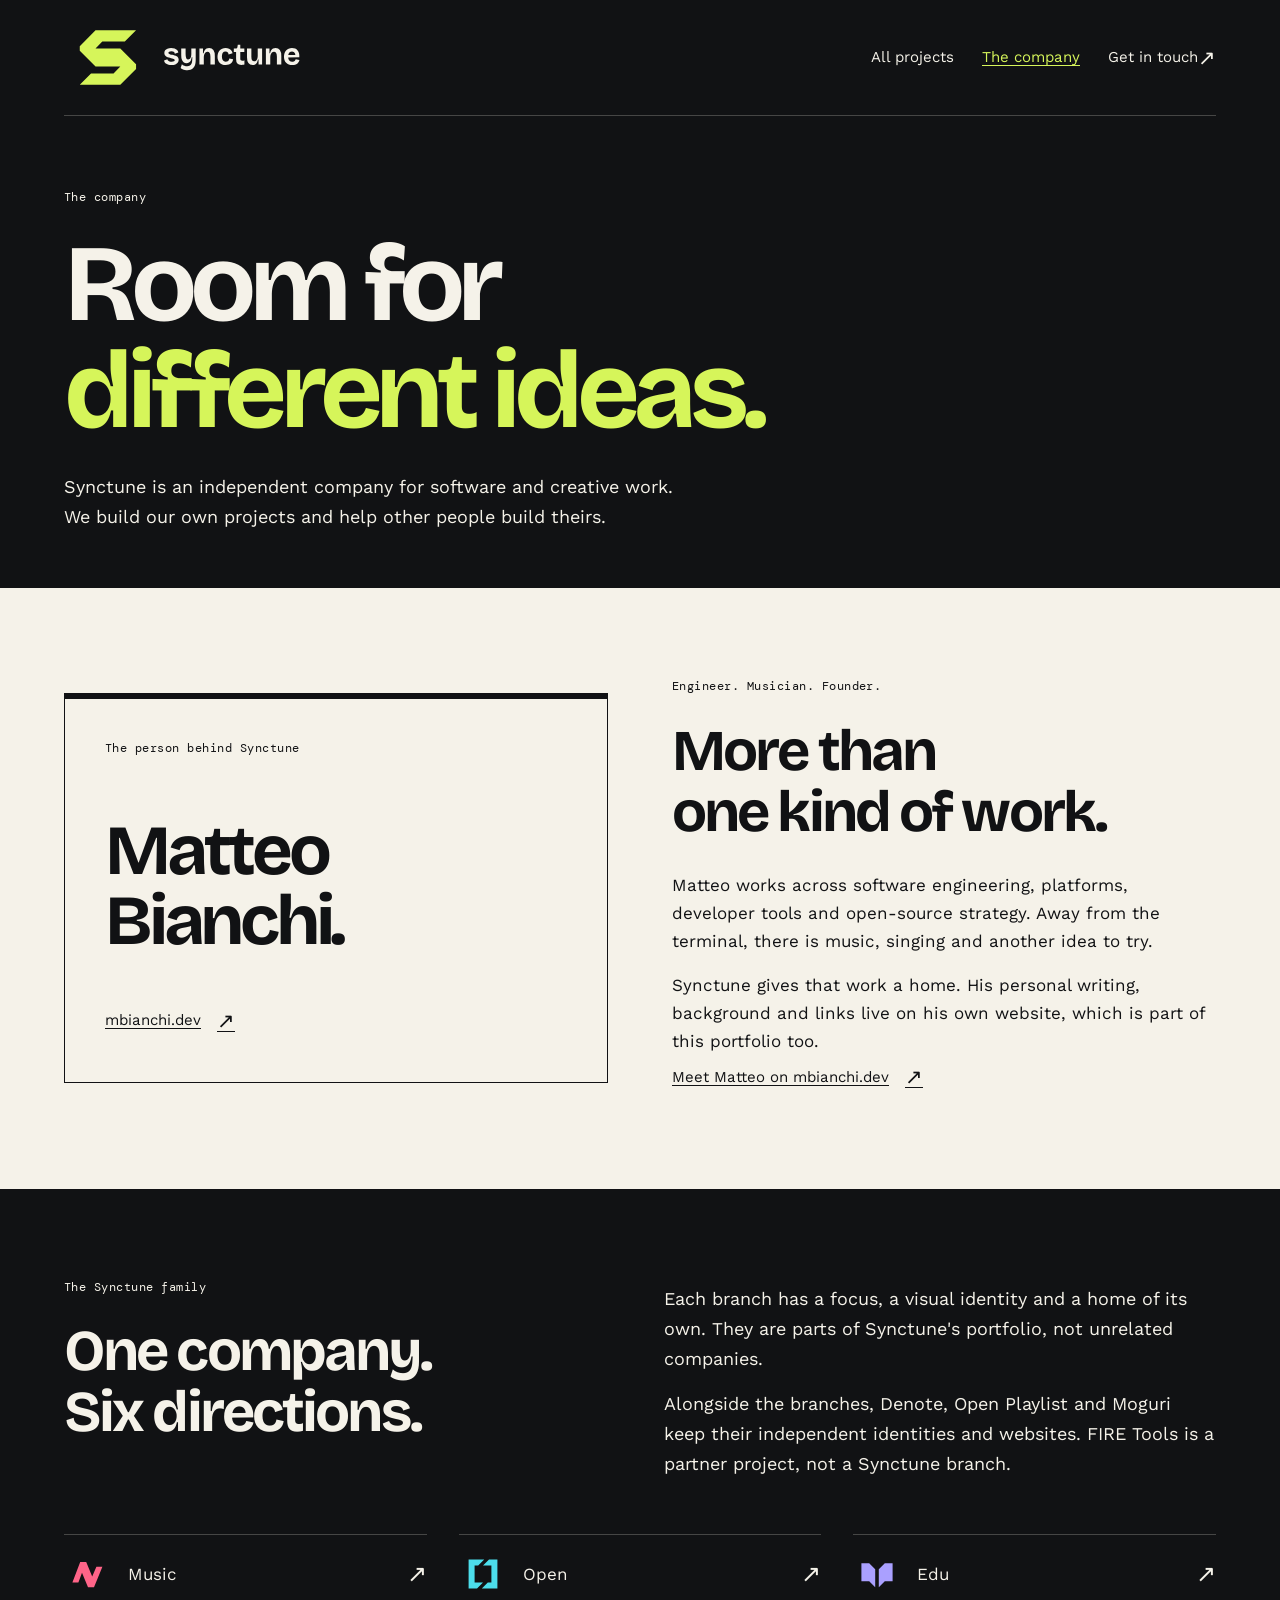
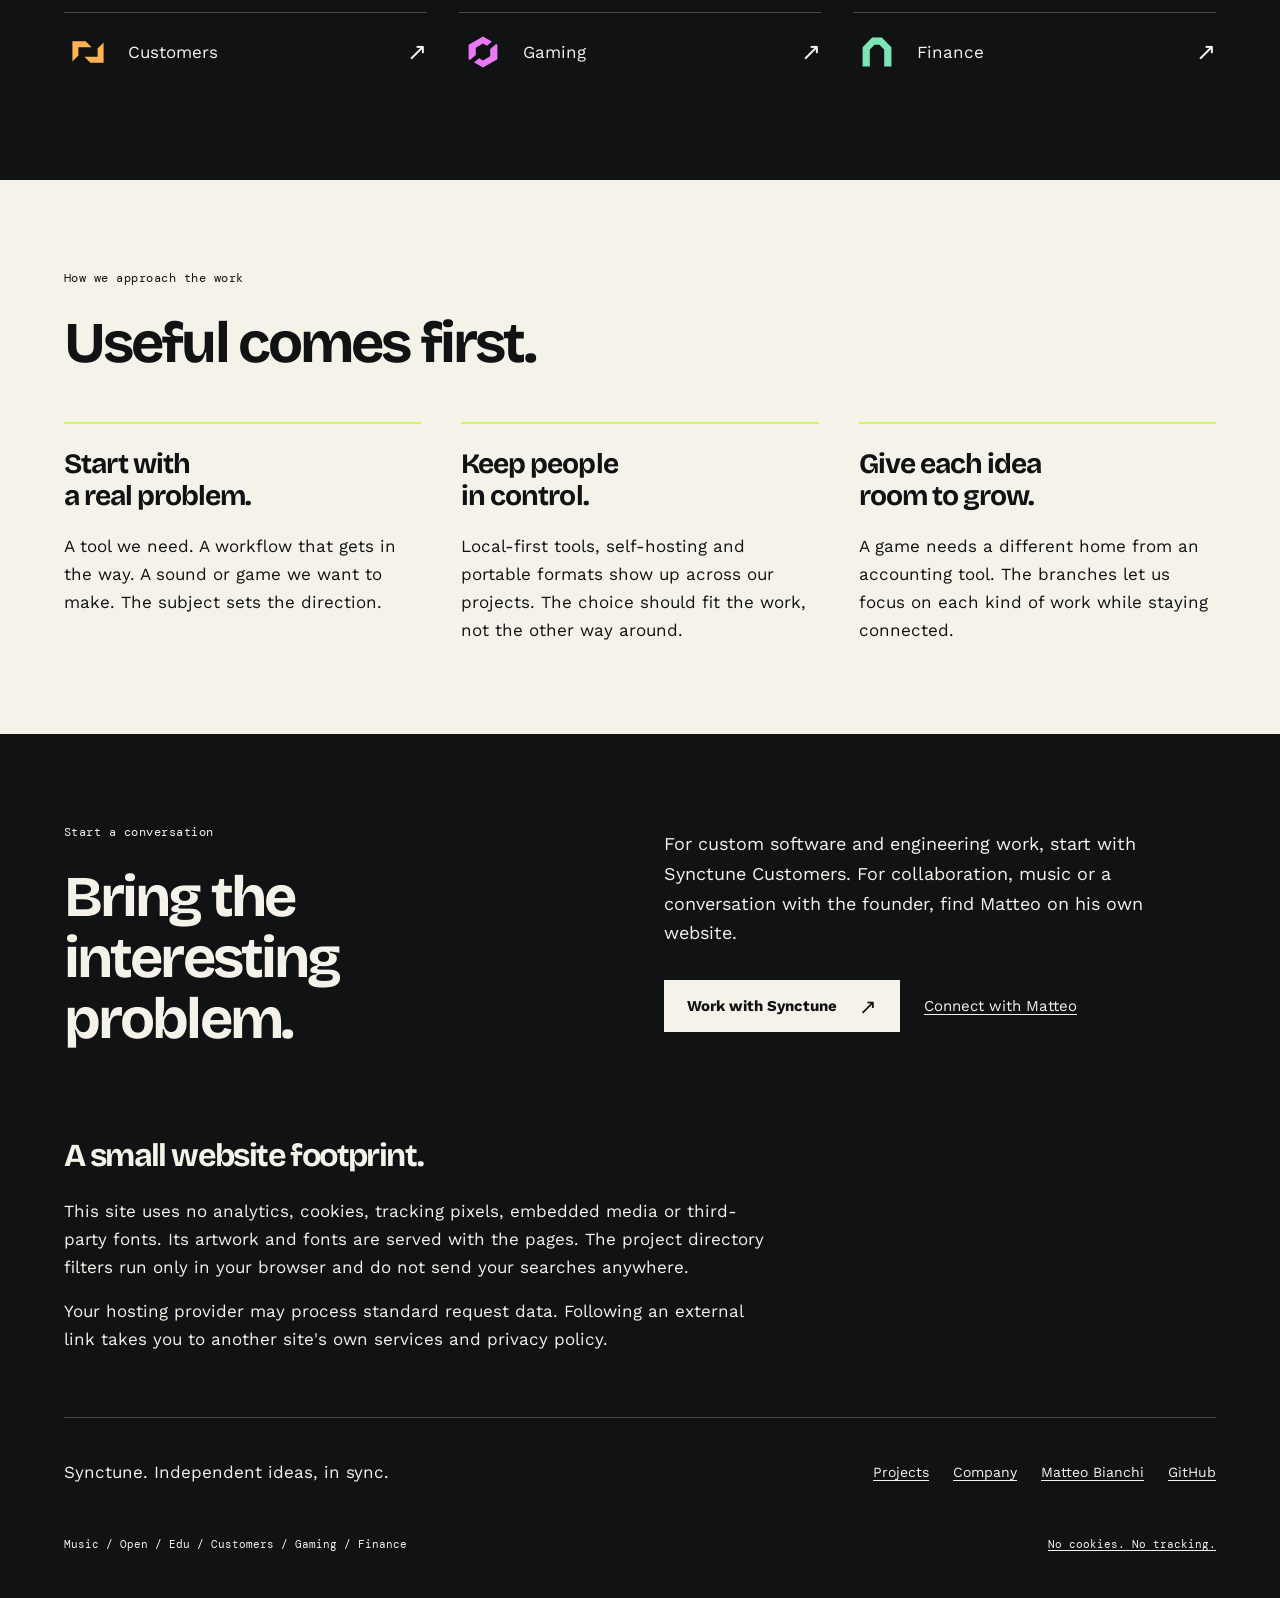
==== about.html @ a34d3ba5 "Build dependency-free Synctune company website" ====
<!doctype html>
<html lang="en">
<head>
  <meta charset="utf-8">
  <meta name="viewport" content="width=device-width, initial-scale=1">
  <meta name="description" content="Meet Synctune and founder Matteo Bianchi. Independent software, creative projects and six specialist branches, all part of one company.">
  <meta name="theme-color" content="#111214">
  <meta property="og:type" content="website">
  <meta property="og:title" content="The company | Synctune">
  <meta property="og:description" content="One independent company. Room for different kinds of work. Meet Synctune and Matteo Bianchi.">
  <meta property="og:url" content="https://synctune.it/about.html">
  <meta property="og:image" content="https://synctune.it/assets/social.png">
  <meta property="og:image:alt" content="Synctune's acid-citron Counterphase symbol and wordmark.">
  <link rel="canonical" href="https://synctune.it/about.html">
  <link rel="icon" href="assets/favicon.svg" type="image/svg+xml">
  <link rel="apple-touch-icon" href="assets/apple-touch-icon.png">
  <link rel="stylesheet" href="assets/styles.css">
  <title>The company | Synctune</title>
</head>
<body>
  <a class="skip-link" href="#main">Skip to content</a>
  <header class="site-header wrap">
    <a class="brand" href="index.html"><img src="assets/logo.svg" alt="Synctune home" width="881" height="320"></a>
    <nav class="site-nav" aria-label="Main navigation">
      <a href="projects.html">All projects</a><a href="about.html" aria-current="page">The company</a><a href="#contact">Get in touch <span class="arrow" aria-hidden="true">&#8599;</span></a>
    </nav>
  </header>
  <main id="main" tabindex="-1">
    <section class="page-intro wrap" aria-labelledby="about-title">
      <p class="eyebrow">The company</p>
      <h1 id="about-title">Room for<br><span class="accent">different ideas.</span></h1>
      <p>Synctune is an independent company for software and creative work. We build our own projects and help other people build theirs.</p>
    </section>
    <section class="section light" aria-labelledby="founder-title">
      <div class="founder wrap">
        <div class="nameplate">
          <p class="mono">The person behind Synctune</p>
          <p class="name">Matteo<br>Bianchi.</p>
          <a class="text-link" href="https://mbianchi.dev">mbianchi.dev <span class="arrow" aria-hidden="true">&#8599;</span></a>
        </div>
        <div class="founder-copy">
          <p class="eyebrow">Engineer. Musician. Founder.</p>
          <h2 id="founder-title">More than<br>one kind of work.</h2>
          <p>Matteo works across software engineering, platforms, developer tools and open-source strategy. Away from the terminal, there is music, singing and another idea to try.</p>
          <p>Synctune gives that work a home. His personal writing, background and links live on his own website, which is part of this portfolio too.</p>
          <a class="text-link" href="https://mbianchi.dev">Meet Matteo on mbianchi.dev <span class="arrow" aria-hidden="true">&#8599;</span></a>
        </div>
      </div>
    </section>
    <section class="section wrap" aria-labelledby="branches-title">
      <div class="statement">
        <div><p class="eyebrow">The Synctune family</p><h2 id="branches-title">One company.<br>Six directions.</h2></div>
        <div class="statement-copy">
          <p>Each branch has a focus, a visual identity and a home of its own. They are parts of Synctune's portfolio, not unrelated companies.</p>
          <p>Alongside the branches, Denote, Open Playlist and Moguri keep their independent identities and websites. FIRE Tools is a partner project, not a Synctune branch.</p>
        </div>
      </div>
      <nav class="branch-list" aria-label="Branch websites">
        <a class="theme-music" href="https://music.synctune.it"><img src="assets/branches/music.svg" alt="" width="320" height="320" loading="lazy"><span>Music</span><span class="arrow" aria-hidden="true">&#8599;</span></a>
        <a class="theme-open" href="https://open.synctune.it"><img src="assets/branches/open.svg" alt="" width="320" height="320" loading="lazy"><span>Open</span><span class="arrow" aria-hidden="true">&#8599;</span></a>
        <a class="theme-edu" href="https://edu.synctune.it"><img src="assets/branches/edu.svg" alt="" width="320" height="320" loading="lazy"><span>Edu</span><span class="arrow" aria-hidden="true">&#8599;</span></a>
        <a class="theme-customers" href="https://customers.synctune.it"><img src="assets/branches/customers.svg" alt="" width="320" height="320" loading="lazy"><span>Customers</span><span class="arrow" aria-hidden="true">&#8599;</span></a>
        <a class="theme-gaming" href="https://gaming.synctune.it"><img src="assets/branches/gaming.svg" alt="" width="320" height="320" loading="lazy"><span>Gaming</span><span class="arrow" aria-hidden="true">&#8599;</span></a>
        <a class="theme-finance" href="https://finance.synctune.it"><img src="assets/branches/finance.svg" alt="" width="320" height="320" loading="lazy"><span>Finance</span><span class="arrow" aria-hidden="true">&#8599;</span></a>
      </nav>
    </section>
    <section class="section light" aria-labelledby="approach-title">
      <div class="wrap">
        <p class="eyebrow">How we approach the work</p>
        <h2 id="approach-title">Useful comes first.</h2>
        <div class="principles">
          <article><h3>Start with<br>a real problem.</h3><p>A tool we need. A workflow that gets in the way. A sound or game we want to make. The subject sets the direction.</p></article>
          <article><h3>Keep people<br>in control.</h3><p>Local-first tools, self-hosting and portable formats show up across our projects. The choice should fit the work, not the other way around.</p></article>
          <article><h3>Give each idea<br>room to grow.</h3><p>A game needs a different home from an accounting tool. The branches let us focus on each kind of work while staying connected.</p></article>
        </div>
      </div>
    </section>
    <section id="contact" class="section wrap" aria-labelledby="contact-title">
      <div class="statement">
        <div><p class="eyebrow">Start a conversation</p><h2 id="contact-title">Bring the<br>interesting problem.</h2></div>
        <div class="statement-copy">
          <p>For custom software and engineering work, start with Synctune Customers. For collaboration, music or a conversation with the founder, find Matteo on his own website.</p>
          <div class="actions"><a class="button" href="https://customers.synctune.it">Work with Synctune <span class="arrow" aria-hidden="true">&#8599;</span></a><a class="text-link" href="https://mbianchi.dev">Connect with Matteo</a></div>
        </div>
      </div>
    </section>
    <section id="privacy" class="privacy-note wrap" aria-labelledby="privacy-title">
      <h2 id="privacy-title">A small website footprint.</h2>
      <p>This site uses no analytics, cookies, tracking pixels, embedded media or third-party fonts. Its artwork and fonts are served with the pages. The project directory filters run only in your browser and do not send your searches anywhere.</p>
      <p>Your hosting provider may process standard request data. Following an external link takes you to another site's own services and privacy policy.</p>
    </section>
  </main>
  <footer class="site-footer wrap">
    <div class="footer-top"><p>Synctune. Independent ideas, in sync.</p><nav class="footer-links" aria-label="Footer navigation"><a href="projects.html">Projects</a><a href="about.html">Company</a><a href="https://mbianchi.dev">Matteo Bianchi</a><a href="https://github.com/synctune-io">GitHub</a></nav></div>
    <div class="footer-bottom"><span>Music / Open / Edu / Customers / Gaming / Finance</span><a href="#privacy">No cookies. No tracking.</a></div>
  </footer>
</body>
</html>
---- assets/styles.css ----
@font-face {
  font-family: "Bricolage Grotesque";
  src: url("fonts/BricolageGrotesque-Bold.ttf") format("truetype");
  font-style: normal;
  font-weight: 700;
  font-display: swap;
}

@font-face {
  font-family: "Work Sans";
  src: url("fonts/WorkSans-Regular.ttf") format("truetype");
  font-style: normal;
  font-weight: 400;
  font-display: swap;
}

@font-face {
  font-family: "Work Sans";
  src: url("fonts/WorkSans-Bold.ttf") format("truetype");
  font-style: normal;
  font-weight: 700;
  font-display: swap;
}

@font-face {
  font-family: "DM Mono";
  src: url("fonts/DMMono-Regular.ttf") format("truetype");
  font-style: normal;
  font-weight: 400;
  font-display: swap;
}

:root {
  color-scheme: dark;
  --ink: #111214;
  --paper: #F5F2E9;
  --signal: #D6F55A;
  --music: #FF6488;
  --open: #4CDEEC;
  --edu: #AAA0FF;
  --customers: #FFB153;
  --gaming: #EB79F4;
  --finance: #7CE5B5;
  --rule: rgb(245 242 233 / 23%);
  --measure: 1280px;
  --gutter: clamp(20px, 5vw, 80px);
  font-family: "Work Sans", sans-serif;
  font-synthesis: none;
  background: var(--ink);
  color: var(--paper);
}

* {
  box-sizing: border-box;
}

html {
  scroll-padding-top: 24px;
}

body {
  margin: 0;
  font-size: 17px;
  line-height: 1.65;
}

::selection {
  color: var(--ink);
  background: var(--signal);
}

[hidden] {
  display: none !important;
}

a {
  color: inherit;
  text-underline-offset: 0.22em;
  text-decoration-thickness: 1px;
}

button,
input,
select {
  font: inherit;
}

button,
select {
  cursor: pointer;
}

a,
button,
input,
select,
summary {
  -webkit-tap-highlight-color: transparent;
}

:focus-visible {
  outline: 3px solid currentColor;
  outline-offset: 6px;
}

img,
svg {
  display: block;
  max-width: 100%;
}

img {
  height: auto;
}

h1,
h2,
h3,
p,
figure {
  margin: 0;
}

h1,
h2,
h3 {
  font-family: "Bricolage Grotesque", sans-serif;
  font-weight: 700;
  text-wrap: balance;
}

h1 {
  font-size: clamp(3.75rem, 8.5vw, 8rem);
  letter-spacing: -0.065em;
  line-height: 0.98;
}

h2 {
  font-size: clamp(2.2rem, 4.5vw, 4.5rem);
  letter-spacing: -0.05em;
  line-height: 1.06;
}

h3 {
  font-size: 1.75rem;
  letter-spacing: -0.035em;
  line-height: 1.15;
}

p {
  max-width: 65ch;
}

p + p {
  margin-top: 1rem;
}

.wrap {
  width: min(var(--measure), calc(100% - var(--gutter) * 2));
  margin-inline: auto;
}

.skip-link {
  position: absolute;
  z-index: 10;
  top: 12px;
  left: var(--gutter);
  padding: 12px 20px;
  color: var(--ink);
  background: var(--paper);
  transform: translateY(-160%);
}

.skip-link:focus {
  transform: none;
}

.site-header {
  display: flex;
  align-items: center;
  justify-content: space-between;
  gap: 20px;
  min-height: 116px;
  border-bottom: 1px solid var(--rule);
}

.brand {
  display: block;
  flex: 0 0 auto;
  width: 248px;
}

.site-nav {
  display: flex;
  flex-wrap: wrap;
  align-items: center;
  gap: 8px 28px;
}

.site-nav a {
  display: inline-flex;
  align-items: center;
  min-height: 44px;
  text-decoration: none;
  font-size: 0.94rem;
}

.site-nav a:hover,
.site-nav a[aria-current="page"] {
  color: var(--signal);
  text-decoration: underline;
}

.eyebrow,
.meta,
.mono {
  font-family: "DM Mono", monospace;
  font-size: 0.75rem;
  font-weight: 400;
  letter-spacing: 0.04em;
  line-height: 1.6;
}

.eyebrow {
  margin-bottom: 24px;
}

.accent {
  color: var(--signal);
}

.hero {
  display: grid;
  grid-template-columns: 1.1fr 0.9fr;
  align-items: center;
  gap: clamp(36px, 5vw, 80px);
  padding-block: clamp(56px, 8vw, 112px);
}

.hero-copy > p:not(.eyebrow) {
  max-width: 43ch;
  margin-top: 30px;
  font-size: 1.125rem;
}

.actions {
  display: flex;
  flex-wrap: wrap;
  align-items: center;
  gap: 12px 24px;
  margin-top: 32px;
}

.button {
  display: inline-flex;
  justify-content: center;
  align-items: center;
  gap: 22px;
  min-height: 52px;
  padding: 12px 22px;
  border: 1px solid var(--paper);
  color: var(--ink);
  background: var(--paper);
  font-size: 0.94rem;
  font-weight: 700;
  line-height: 1.4;
  text-decoration: none;
}

.button:hover {
  border-color: var(--signal);
  background: var(--signal);
}

.text-link {
  display: inline-flex;
  align-items: center;
  gap: 16px;
  min-height: 44px;
  font-size: 0.94rem;
}

.arrow {
  display: inline-block;
  flex: 0 0 auto;
  font-family: sans-serif;
  font-size: 1.4em;
  line-height: 1;
}

.switchboard {
  position: relative;
  padding-top: 20px;
  border-top: 2px solid var(--signal);
}

.board-heading {
  display: flex;
  align-items: center;
  justify-content: space-between;
  gap: 20px;
  margin-bottom: 24px;
}

.board-heading img {
  width: 48px;
}

.routes {
  display: grid;
  grid-template-columns: 1fr 1fr;
  border-left: 1px solid var(--rule);
  border-top: 1px solid var(--rule);
}

.route {
  position: relative;
  display: flex;
  flex-direction: column;
  justify-content: space-between;
  gap: 12px;
  min-height: 174px;
  padding: 22px;
  border-right: 1px solid var(--rule);
  border-bottom: 1px solid var(--rule);
  text-decoration: none;
}

.route img {
  width: 72px;
  margin-left: -10px;
}

.route strong {
  display: block;
  font-family: "Bricolage Grotesque", sans-serif;
  font-size: 1.5rem;
  line-height: 1.2;
  letter-spacing: -0.03em;
}

.route small {
  display: block;
  margin-top: 5px;
  font-size: 0.75rem;
}

.route .arrow {
  position: absolute;
  top: 26px;
  right: 22px;
  color: var(--branch, var(--signal));
}

.route:hover {
  box-shadow: inset 0 0 0 2px var(--branch, var(--signal));
}

.theme-music { --branch: var(--music); }
.theme-open { --branch: var(--open); }
.theme-edu { --branch: var(--edu); }
.theme-customers { --branch: var(--customers); }
.theme-gaming { --branch: var(--gaming); }
.theme-finance { --branch: var(--finance); }

.board-caption {
  display: flex;
  justify-content: space-between;
  gap: 16px;
  margin-top: 16px;
}

.section {
  padding-block: clamp(56px, 7vw, 96px);
}

.light {
  color-scheme: light;
  color: var(--ink);
  background: var(--paper);
  --rule: rgb(17 18 20 / 25%);
}

.section-heading {
  display: flex;
  align-items: end;
  justify-content: space-between;
  gap: 28px;
  margin-bottom: 40px;
}

.section-heading h2 {
  max-width: 15ch;
}

.section-heading > p {
  max-width: 36ch;
}

.featured-grid {
  display: grid;
  grid-template-columns: repeat(3, minmax(0, 1fr));
  gap: 28px;
}

.featured-art {
  display: flex;
  align-items: center;
  justify-content: center;
  min-height: 230px;
  margin-bottom: 24px;
  overflow: hidden;
  color: var(--paper);
  background: var(--ink);
  border-top: 4px solid var(--branch, var(--signal));
}

.featured-art img {
  width: 160px;
}

.featured .meta {
  margin-bottom: 12px;
}

.featured p:not(.meta) {
  margin-top: 16px;
}

.featured .text-link {
  margin-top: 12px;
}

.statement {
  display: grid;
  grid-template-columns: 1fr 1fr;
  gap: 48px;
  align-items: start;
}

.statement h2 {
  max-width: 12ch;
}

.statement-copy {
  padding-top: 6px;
}

.statement-copy p {
  font-size: 1.125rem;
}

.branch-list {
  display: grid;
  grid-template-columns: repeat(3, minmax(0, 1fr));
  gap: 0 32px;
  margin-top: 56px;
}

.branch-list a {
  display: flex;
  align-items: center;
  justify-content: space-between;
  gap: 16px;
  min-height: 78px;
  border-top: 1px solid var(--rule);
  text-decoration: none;
}

.branch-list a:hover {
  color: var(--branch, var(--signal));
}

.branch-list img {
  width: 48px;
}

.branch-list span:not(.arrow) {
  flex: 1;
}

.page-intro {
  padding-block: 72px 56px;
}

.page-intro h1 {
  max-width: 13ch;
}

.page-intro > p:not(.eyebrow) {
  max-width: 57ch;
  margin-top: 28px;
  font-size: 1.125rem;
}

.directory-controls {
  display: flex;
  flex-wrap: wrap;
  align-items: end;
  gap: 20px;
  padding-block: 24px 32px;
  border-block: 1px solid var(--rule);
}

.field {
  flex: 1 1 280px;
}

.field label {
  display: block;
  margin-bottom: 8px;
  font-family: "DM Mono", monospace;
  font-size: 0.75rem;
}

input,
select {
  width: 100%;
  min-height: 52px;
  padding: 12px 16px;
  border: 1px solid var(--paper);
  border-radius: 0;
  color: var(--paper);
  background: var(--ink);
}

input::placeholder {
  color: var(--paper);
  opacity: 1;
}

input[type="search"] {
  appearance: none;
}

.directory-status {
  display: flex;
  justify-content: space-between;
  flex-wrap: wrap;
  gap: 16px;
  margin-top: 20px;
}

.directory-status p,
.directory-status output {
  font-size: 0.875rem;
}

.project-group {
  padding-block: 56px;
  border-bottom: 1px solid var(--rule);
}

.group-heading {
  display: flex;
  flex-wrap: wrap;
  align-items: center;
  gap: 20px;
  margin-bottom: 28px;
}

.group-heading img {
  width: 64px;
}

.group-heading h2 {
  flex: 1;
  font-size: clamp(2rem, 4vw, 3rem);
}

.group-heading > a {
  color: var(--branch, var(--signal));
}

.project-grid {
  display: grid;
  grid-template-columns: repeat(3, minmax(0, 1fr));
  gap: 16px;
}

.project-card {
  display: flex;
  flex-direction: column;
  align-items: start;
  gap: 16px;
  min-height: 252px;
  padding: 28px;
  border: 1px solid var(--rule);
  border-top: 2px solid var(--branch, var(--signal));
}

.project-card h3 {
  overflow-wrap: anywhere;
}

.project-card p:not(.meta) {
  font-size: 0.94rem;
}

.project-card > a,
.project-card > .availability {
  margin-top: auto;
}

.availability {
  padding-top: 8px;
  font-family: "DM Mono", monospace;
  font-size: 0.75rem;
  color: var(--branch, var(--signal));
}

.empty-results {
  padding-block: 64px;
}

.empty-results h2 {
  margin-bottom: 20px;
}

.note {
  padding: 24px;
  border-left: 2px solid var(--signal);
}

.founder {
  display: grid;
  grid-template-columns: 1fr 1fr;
  gap: 64px;
  align-items: center;
}

.nameplate {
  display: flex;
  flex-direction: column;
  align-items: start;
  justify-content: space-between;
  min-height: 390px;
  padding: 40px;
  border: 1px solid var(--ink);
  border-top: 6px solid var(--ink);
}

.nameplate .name {
  font-family: "Bricolage Grotesque", sans-serif;
  font-size: clamp(3.2rem, 5.5vw, 5.5rem);
  letter-spacing: -0.06em;
  line-height: 1;
}

.founder-copy h2 {
  margin-bottom: 28px;
}

.principles {
  display: grid;
  grid-template-columns: repeat(3, minmax(0, 1fr));
  gap: 40px;
  margin-top: 48px;
}

.principles article {
  padding-top: 24px;
  border-top: 2px solid var(--signal);
}

.principles p {
  margin-top: 20px;
}

.contact-band {
  display: flex;
  flex-wrap: wrap;
  justify-content: space-between;
  align-items: center;
  gap: 32px;
  padding-block: 48px;
  border-top: 1px solid var(--rule);
}

.contact-band h2 {
  max-width: 16ch;
}

.privacy-note {
  padding-bottom: 64px;
}

.privacy-note h2 {
  margin-bottom: 24px;
  font-size: 2rem;
}

.site-footer {
  padding-block: 32px;
  border-top: 1px solid var(--rule);
}

.footer-top,
.footer-bottom {
  display: flex;
  flex-wrap: wrap;
  justify-content: space-between;
  align-items: center;
  gap: 16px 32px;
}

.footer-top {
  margin-bottom: 28px;
}

.footer-links {
  display: flex;
  flex-wrap: wrap;
  gap: 4px 24px;
}

.footer-links a {
  display: inline-flex;
  align-items: center;
  min-height: 44px;
  font-size: 0.875rem;
}

.footer-bottom {
  font-family: "DM Mono", monospace;
  font-size: 0.6875rem;
}

.footer-bottom a {
  display: inline-flex;
  align-items: center;
  min-height: 44px;
}

@media (min-width: 1600px) {
  .hero {
    gap: 100px;
  }
}

@media (max-width: 1000px) {
  .hero {
    grid-template-columns: 1fr;
    align-items: start;
  }

  .hero-copy {
    max-width: 750px;
  }

  .hero h1 {
    font-size: clamp(4.5rem, 12vw, 7.5rem);
  }

  .routes {
    grid-template-columns: repeat(3, minmax(0, 1fr));
  }

  .featured-grid,
  .project-grid {
    grid-template-columns: repeat(2, minmax(0, 1fr));
  }

  .featured:last-child {
    grid-column: 1 / -1;
    max-width: 540px;
  }

  .founder {
    gap: 32px;
  }
}

@media (max-width: 700px) {
  .site-header {
    align-items: start;
    flex-direction: column;
    gap: 0;
    padding-bottom: 16px;
  }

  .brand {
    width: 224px;
    margin-left: -8px;
  }

  .site-nav {
    width: 100%;
    justify-content: space-between;
    gap: 8px 16px;
  }

  .site-nav a {
    font-size: 0.875rem;
  }

  .hero {
    gap: 48px;
  }

  .hero h1 {
    font-size: clamp(3.6rem, 12.5vw, 5.4rem);
  }

  .routes {
    grid-template-columns: repeat(2, minmax(0, 1fr));
  }

  .route {
    min-height: 164px;
    padding: 18px;
  }

  .route strong {
    font-size: 1.375rem;
  }

  .route .arrow {
    right: 18px;
  }

  .board-caption {
    flex-direction: column;
    gap: 4px;
  }

  .featured-grid,
  .project-grid,
  .statement,
  .founder,
  .principles {
    grid-template-columns: 1fr;
  }

  .featured:last-child {
    grid-column: auto;
    max-width: none;
  }

  .featured-grid {
    gap: 40px;
  }

  .section-heading {
    align-items: start;
    flex-direction: column;
  }

  .branch-list {
    grid-template-columns: repeat(2, minmax(0, 1fr));
    gap: 0 20px;
  }

  .branch-list img {
    width: 36px;
  }

  .branch-list a {
    gap: 8px;
    font-size: 0.875rem;
  }

  .branch-list .arrow {
    display: none;
  }

  .page-intro {
    padding-top: 56px;
  }

  .page-intro h1 {
    font-size: clamp(3.6rem, 12vw, 5.5rem);
  }

  .group-heading {
    gap: 12px;
  }

  .group-heading > a {
    flex-basis: 100%;
  }

  .project-card {
    min-height: 220px;
  }

  .nameplate {
    min-height: 330px;
    padding: 28px;
  }
}

@media (prefers-reduced-motion: no-preference) {
  .route,
  .button {
    transition: background-color 160ms ease, box-shadow 160ms ease, border-color 160ms ease;
  }

  .hero-copy {
    animation: arrive 500ms ease-out both;
  }

  @keyframes arrive {
    from { opacity: 0; transform: translateY(12px); }
    to { opacity: 1; transform: translateY(0); }
  }
}

@media print {
  :root {
    color-scheme: light;
    color: #111214;
    background: white;
  }

  .site-header,
  .site-footer,
  .directory-controls,
  .switchboard {
    display: none;
  }

  .project-grid,
  .featured-grid {
    grid-template-columns: 1fr 1fr;
  }

  .project-card {
    break-inside: avoid;
    border-color: #111214;
  }

  .accent,
  .availability,
  .group-heading > a {
    color: #111214;
  }
}
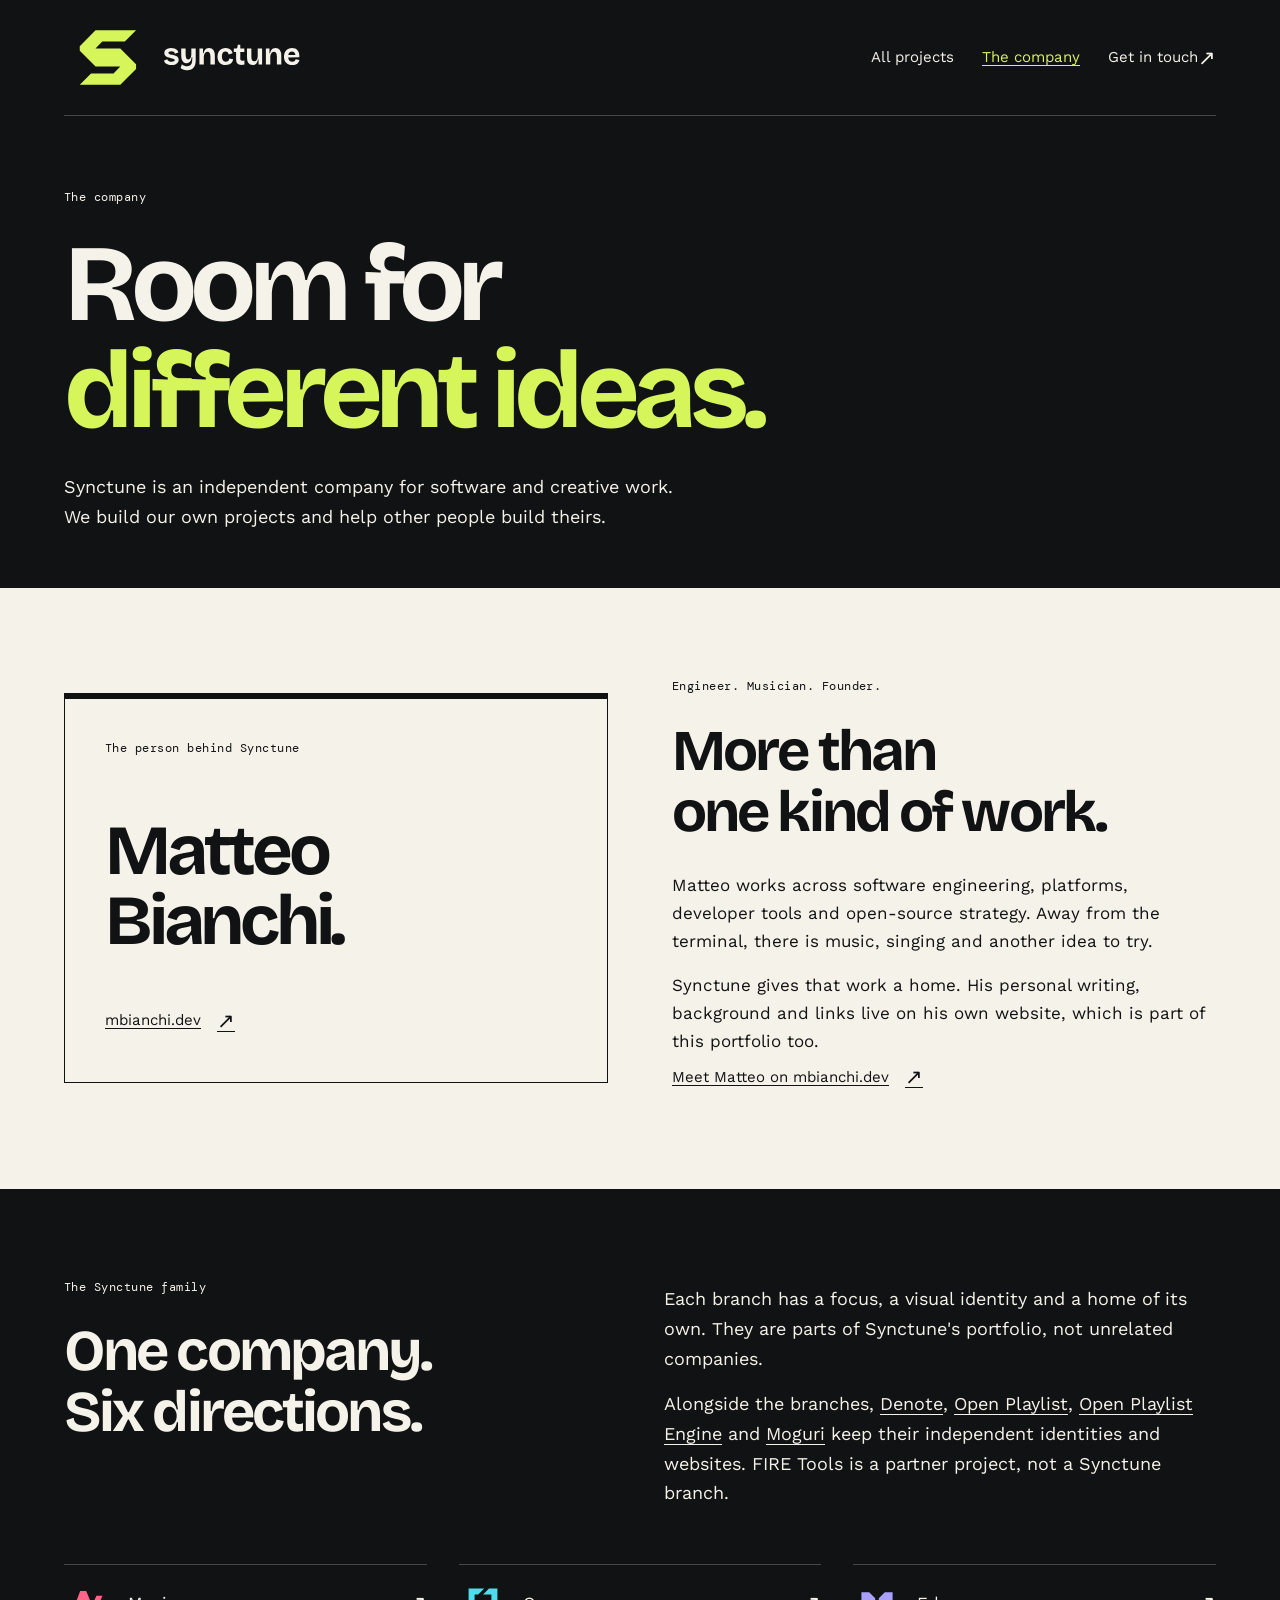
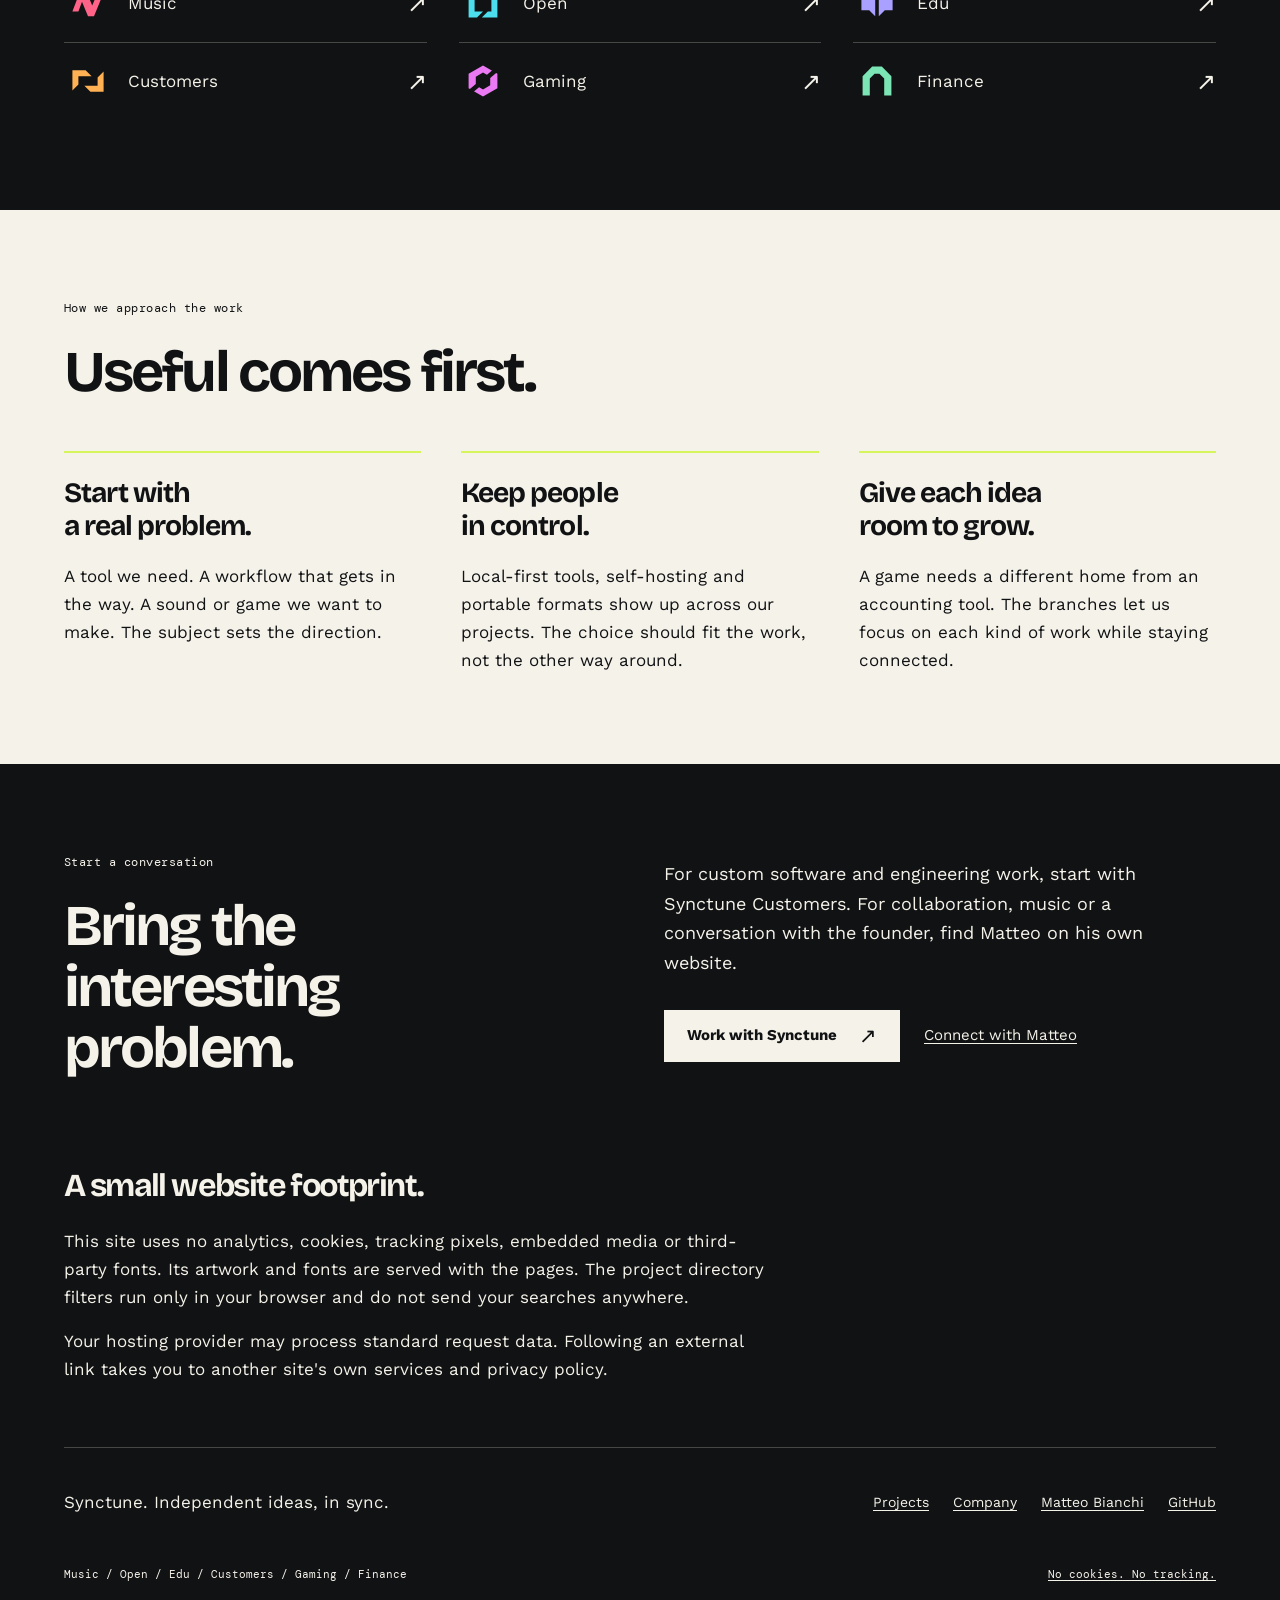
==== commit 3200388b: "Link independent projects to their planned websites" ====
--- a/about.html
+++ b/about.html
@@ -52,7 +52,7 @@
         <div><p class="eyebrow">The Synctune family</p><h2 id="branches-title">One company.<br>Six directions.</h2></div>
         <div class="statement-copy">
           <p>Each branch has a focus, a visual identity and a home of its own. They are parts of Synctune's portfolio, not unrelated companies.</p>
-          <p>Alongside the branches, Denote, Open Playlist and Moguri keep their independent identities and websites. FIRE Tools is a partner project, not a Synctune branch.</p>
+          <p>Alongside the branches, <a href="https://denote.synctune.it">Denote</a>, <a href="https://open-playlist.synctune.it">Open Playlist</a>, <a href="https://op-engine.synctune.it">Open Playlist Engine</a> and <a href="https://moguri.synctune.it">Moguri</a> keep their independent identities and websites. FIRE Tools is a partner project, not a Synctune branch.</p>
         </div>
       </div>
       <nav class="branch-list" aria-label="Branch websites">
--- a/assets/styles.css
+++ b/assets/styles.css
@@ -231,7 +231,7 @@
 
 .hero {
   display: grid;
-  grid-template-columns: 1.1fr 0.9fr;
+  grid-template-columns: 1.2fr 0.8fr;
   align-items: center;
   gap: clamp(36px, 5vw, 80px);
   padding-block: clamp(56px, 8vw, 112px);
@@ -799,7 +799,7 @@
   }
 
   .hero h1 {
-    font-size: clamp(3.6rem, 12.5vw, 5.4rem);
+    font-size: clamp(3rem, 14.75vw, 5.4rem);
   }
 
   .routes {
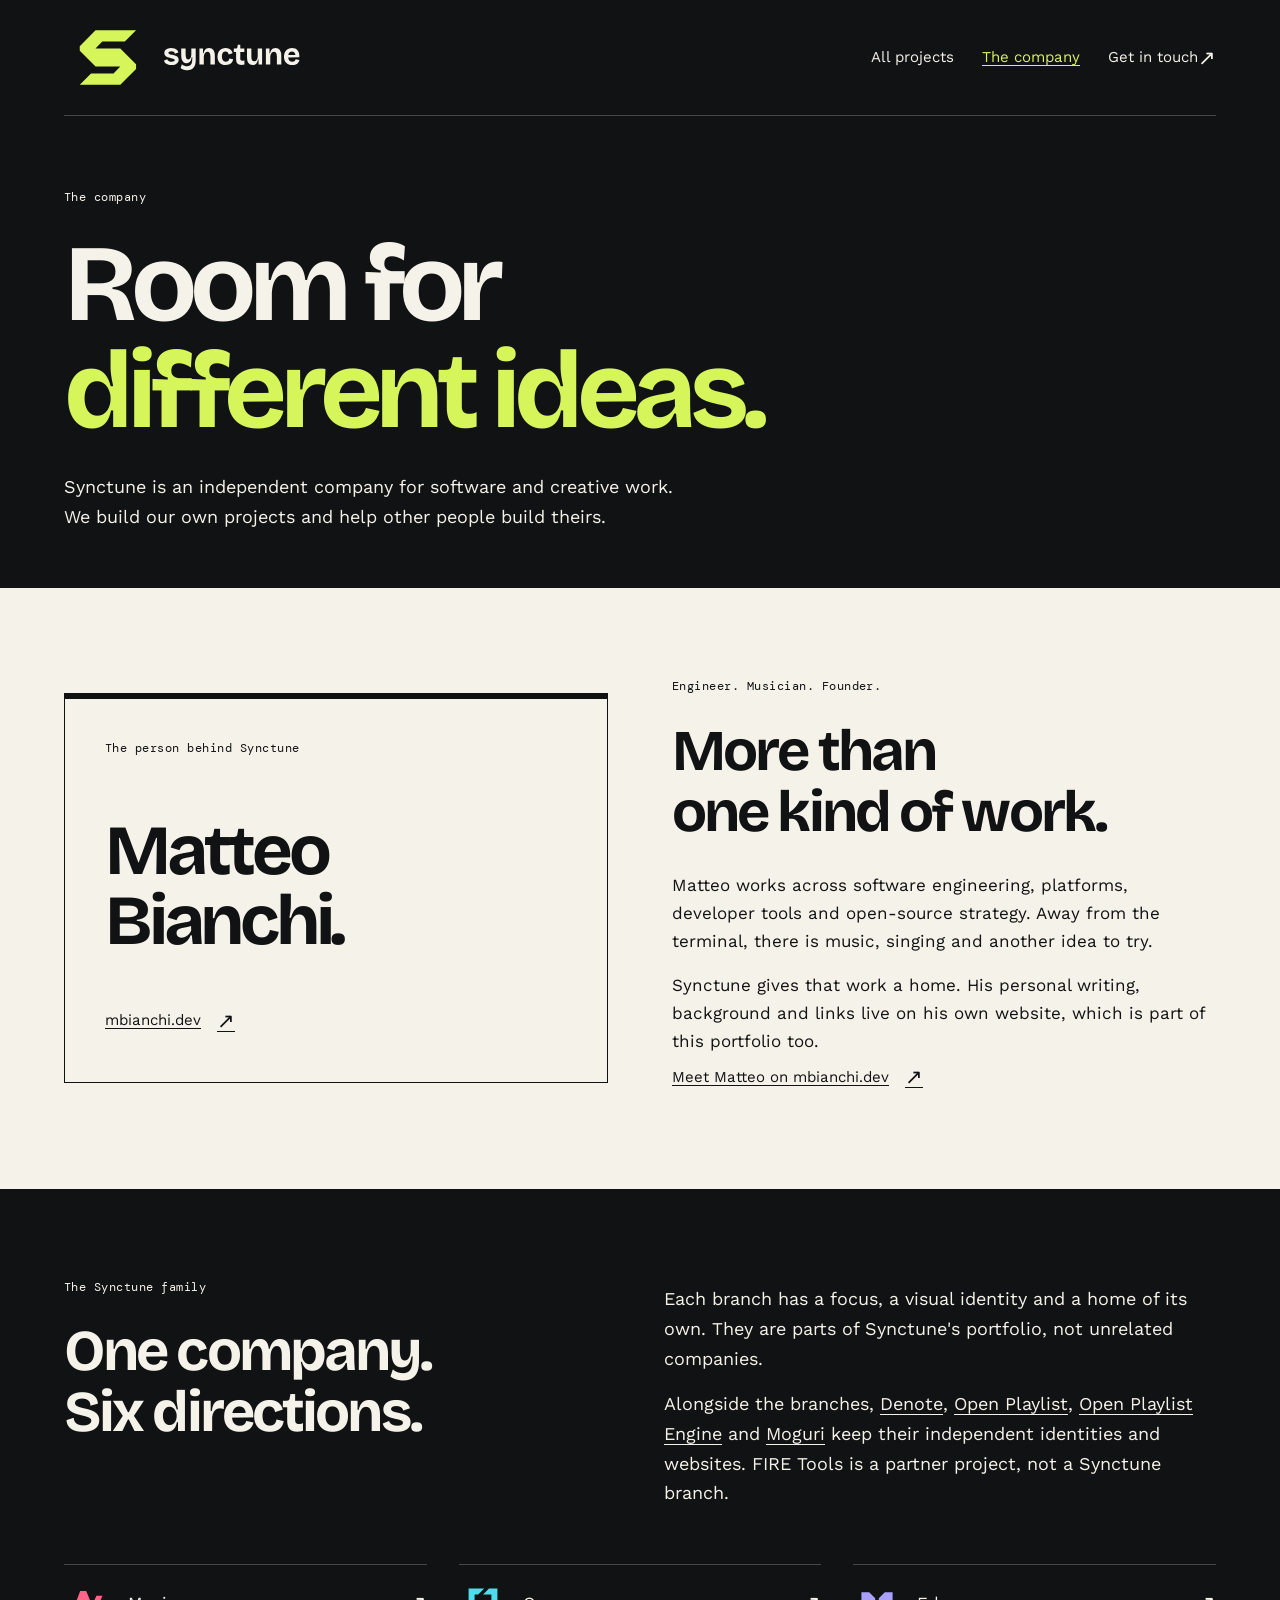
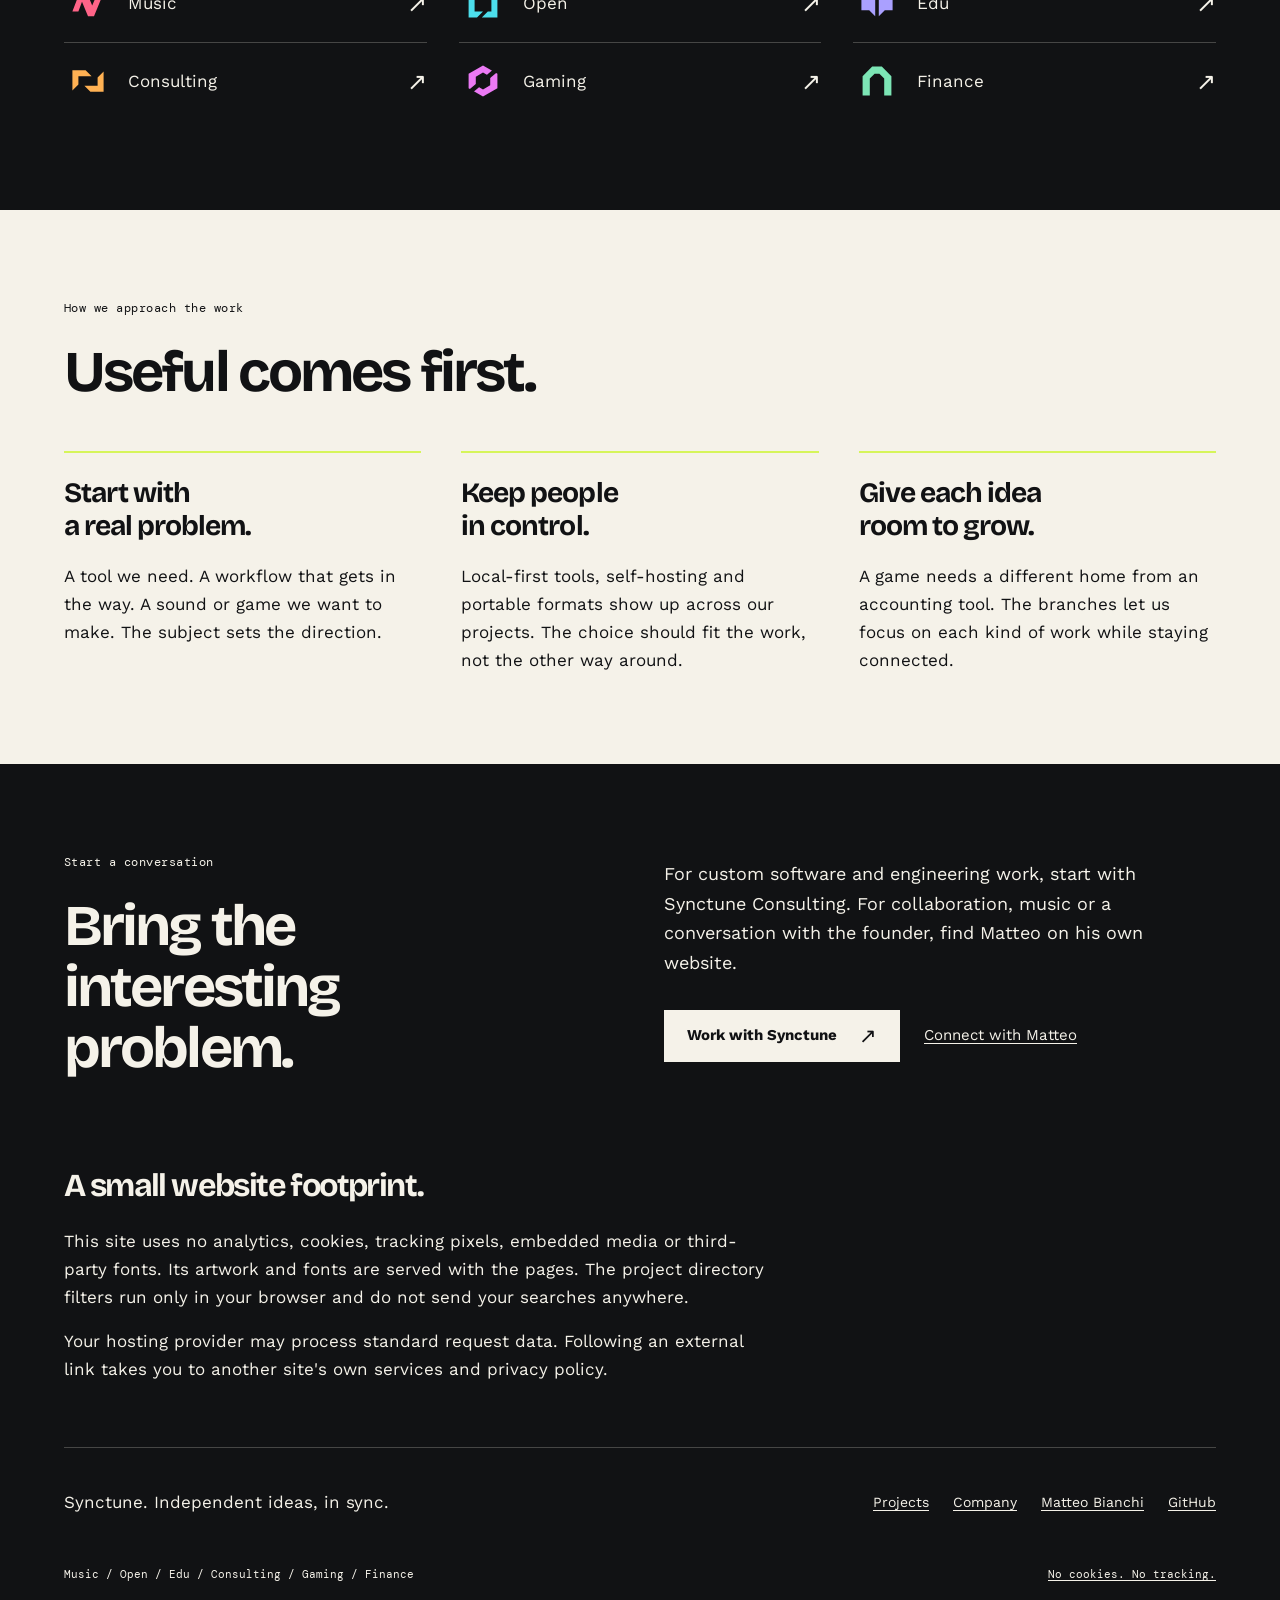
==== commit 5ff69919: "Use project logos and correct Synctune Consulting branding" ====
--- a/about.html
+++ b/about.html
@@ -59,7 +59,7 @@
         <a class="theme-music" href="https://music.synctune.it"><img src="assets/branches/music.svg" alt="" width="320" height="320" loading="lazy"><span>Music</span><span class="arrow" aria-hidden="true">&#8599;</span></a>
         <a class="theme-open" href="https://open.synctune.it"><img src="assets/branches/open.svg" alt="" width="320" height="320" loading="lazy"><span>Open</span><span class="arrow" aria-hidden="true">&#8599;</span></a>
         <a class="theme-edu" href="https://edu.synctune.it"><img src="assets/branches/edu.svg" alt="" width="320" height="320" loading="lazy"><span>Edu</span><span class="arrow" aria-hidden="true">&#8599;</span></a>
-        <a class="theme-customers" href="https://customers.synctune.it"><img src="assets/branches/customers.svg" alt="" width="320" height="320" loading="lazy"><span>Customers</span><span class="arrow" aria-hidden="true">&#8599;</span></a>
+        <a class="theme-consulting" href="https://consulting.synctune.it"><img src="assets/branches/consulting.svg" alt="" width="320" height="320" loading="lazy"><span>Consulting</span><span class="arrow" aria-hidden="true">&#8599;</span></a>
         <a class="theme-gaming" href="https://gaming.synctune.it"><img src="assets/branches/gaming.svg" alt="" width="320" height="320" loading="lazy"><span>Gaming</span><span class="arrow" aria-hidden="true">&#8599;</span></a>
         <a class="theme-finance" href="https://finance.synctune.it"><img src="assets/branches/finance.svg" alt="" width="320" height="320" loading="lazy"><span>Finance</span><span class="arrow" aria-hidden="true">&#8599;</span></a>
       </nav>
@@ -79,8 +79,8 @@
       <div class="statement">
         <div><p class="eyebrow">Start a conversation</p><h2 id="contact-title">Bring the<br>interesting problem.</h2></div>
         <div class="statement-copy">
-          <p>For custom software and engineering work, start with Synctune Customers. For collaboration, music or a conversation with the founder, find Matteo on his own website.</p>
-          <div class="actions"><a class="button" href="https://customers.synctune.it">Work with Synctune <span class="arrow" aria-hidden="true">&#8599;</span></a><a class="text-link" href="https://mbianchi.dev">Connect with Matteo</a></div>
+          <p>For custom software and engineering work, start with Synctune Consulting. For collaboration, music or a conversation with the founder, find Matteo on his own website.</p>
+          <div class="actions"><a class="button" href="https://consulting.synctune.it">Work with Synctune <span class="arrow" aria-hidden="true">&#8599;</span></a><a class="text-link" href="https://mbianchi.dev">Connect with Matteo</a></div>
         </div>
       </div>
     </section>
@@ -92,7 +92,7 @@
   </main>
   <footer class="site-footer wrap">
     <div class="footer-top"><p>Synctune. Independent ideas, in sync.</p><nav class="footer-links" aria-label="Footer navigation"><a href="projects.html">Projects</a><a href="about.html">Company</a><a href="https://mbianchi.dev">Matteo Bianchi</a><a href="https://github.com/synctune-io">GitHub</a></nav></div>
-    <div class="footer-bottom"><span>Music / Open / Edu / Customers / Gaming / Finance</span><a href="#privacy">No cookies. No tracking.</a></div>
+    <div class="footer-bottom"><span>Music / Open / Edu / Consulting / Gaming / Finance</span><a href="#privacy">No cookies. No tracking.</a></div>
   </footer>
 </body>
 </html>
--- a/assets/styles.css
+++ b/assets/styles.css
@@ -38,7 +38,7 @@
   --music: #FF6488;
   --open: #4CDEEC;
   --edu: #AAA0FF;
-  --customers: #FFB153;
+  --consulting: #FFB153;
   --gaming: #EB79F4;
   --finance: #7CE5B5;
   --rule: rgb(245 242 233 / 23%);
@@ -359,7 +359,7 @@
 .theme-music { --branch: var(--music); }
 .theme-open { --branch: var(--open); }
 .theme-edu { --branch: var(--edu); }
-.theme-customers { --branch: var(--customers); }
+.theme-consulting { --branch: var(--consulting); }
 .theme-gaming { --branch: var(--gaming); }
 .theme-finance { --branch: var(--finance); }
 
@@ -593,6 +593,18 @@
   overflow-wrap: anywhere;
 }
 
+.project-title {
+  display: flex;
+  align-items: center;
+  gap: 12px;
+  min-width: 0;
+}
+
+.project-title img {
+  flex: 0 0 48px;
+  width: 48px;
+}
+
 .project-card p:not(.meta) {
   font-size: 0.94rem;
 }
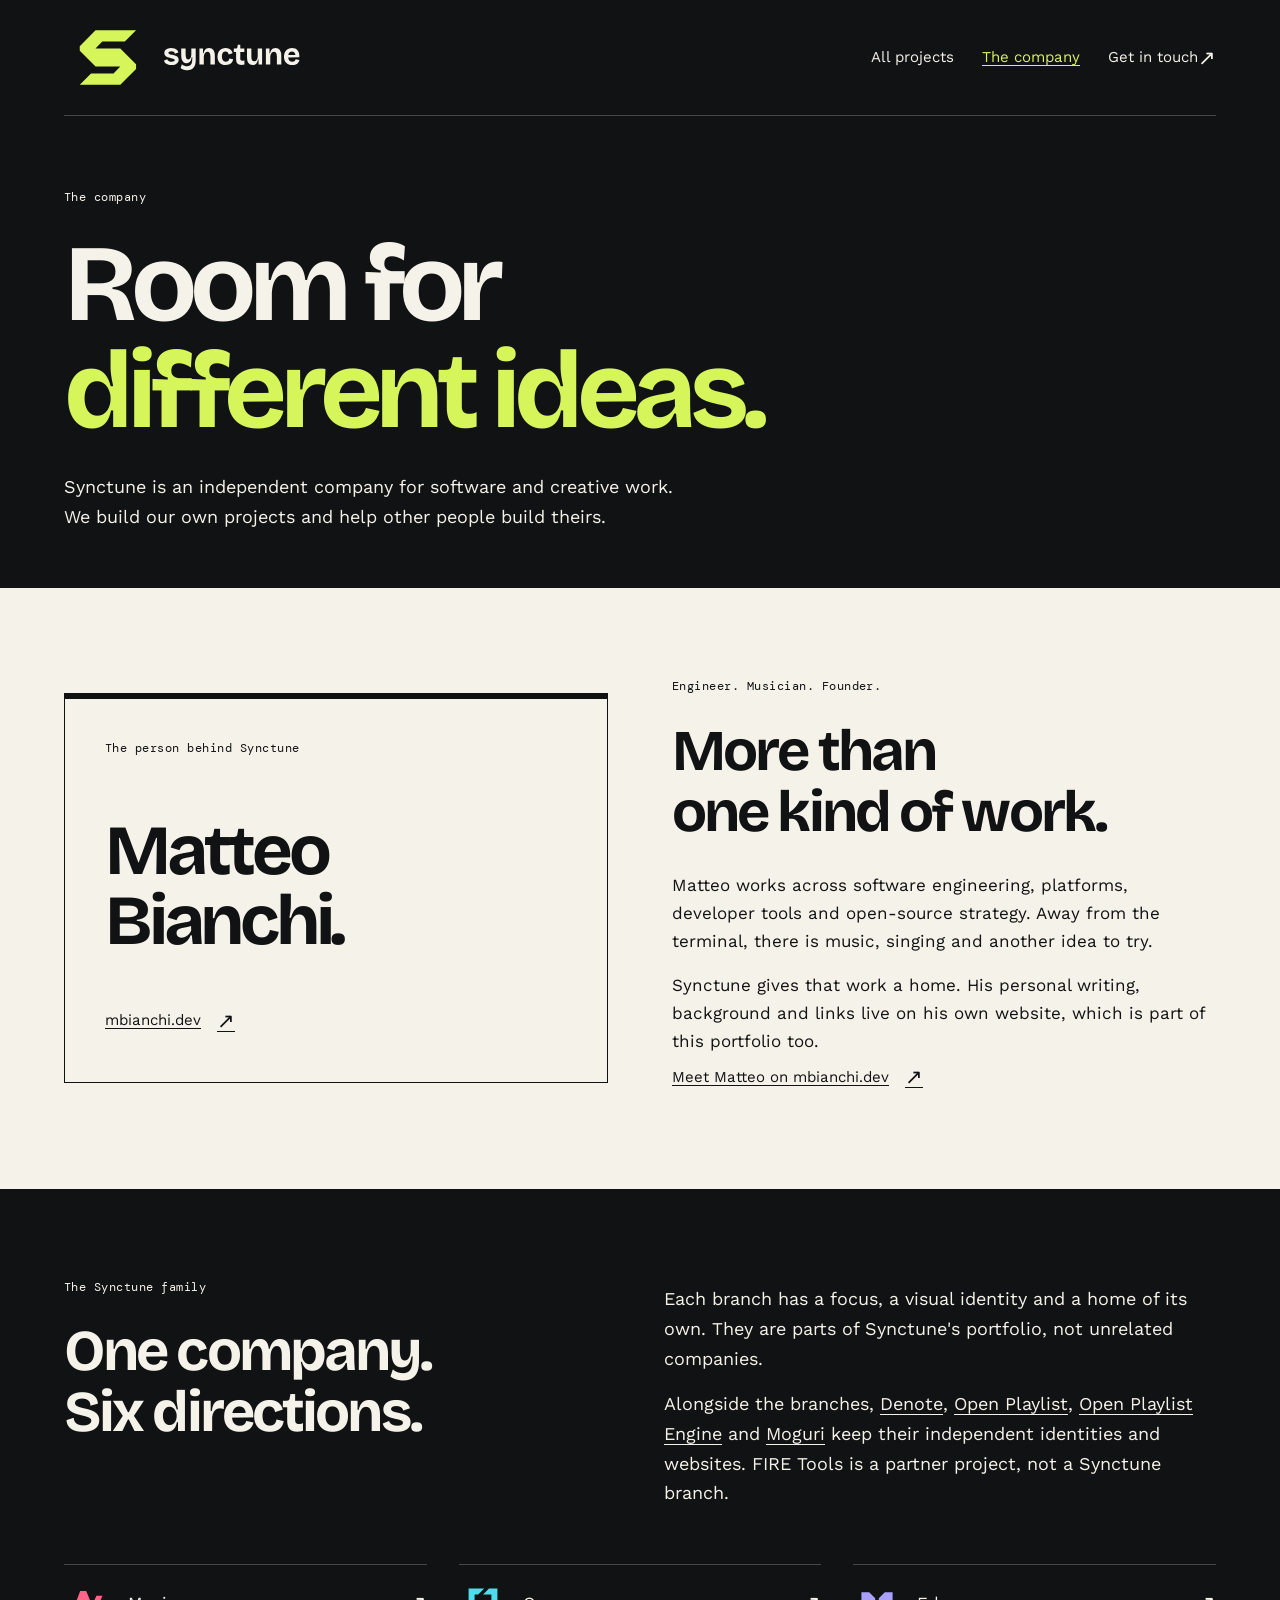
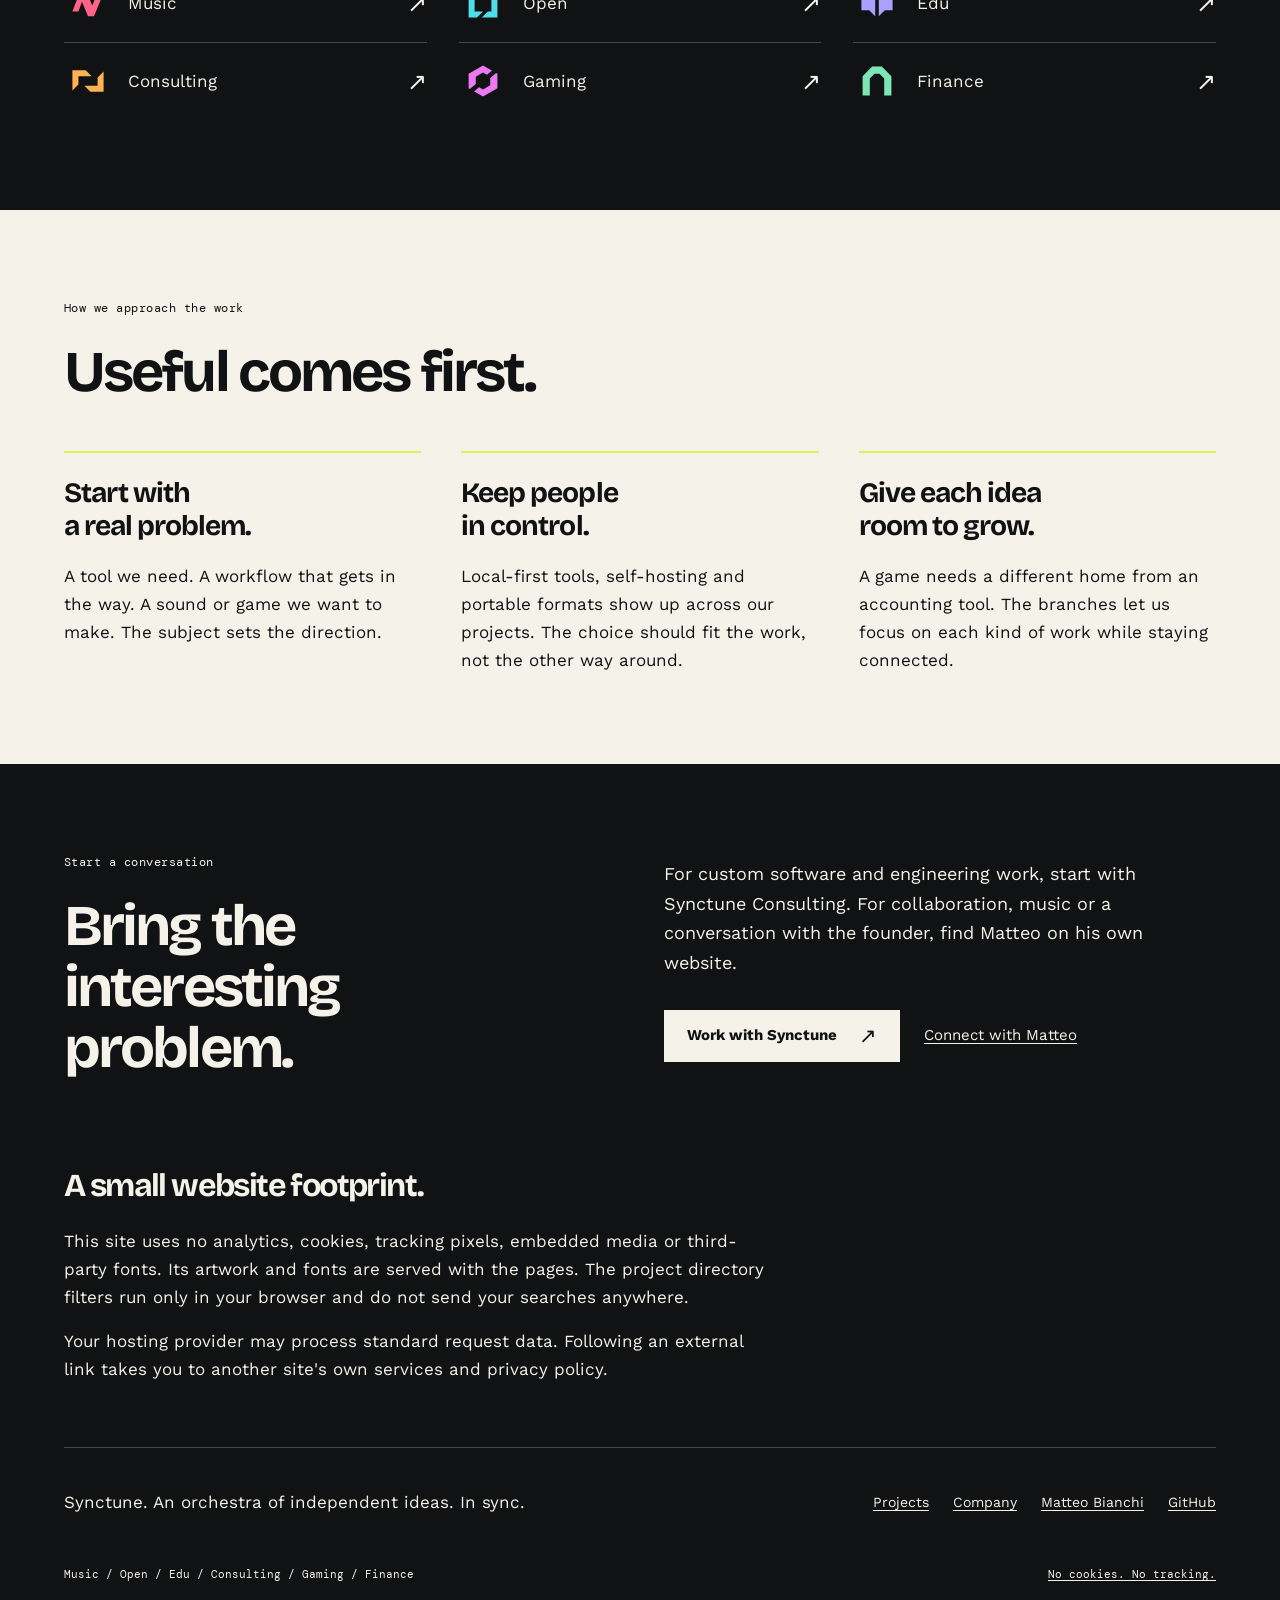
==== commit adb2cc6e: "Use the orchestra headline across the Synctune site" ====
--- a/about.html
+++ b/about.html
@@ -91,7 +91,7 @@
     </section>
   </main>
   <footer class="site-footer wrap">
-    <div class="footer-top"><p>Synctune. Independent ideas, in sync.</p><nav class="footer-links" aria-label="Footer navigation"><a href="projects.html">Projects</a><a href="about.html">Company</a><a href="https://mbianchi.dev">Matteo Bianchi</a><a href="https://github.com/synctune-io">GitHub</a></nav></div>
+    <div class="footer-top"><p>Synctune. An orchestra of independent ideas. In sync.</p><nav class="footer-links" aria-label="Footer navigation"><a href="projects.html">Projects</a><a href="about.html">Company</a><a href="https://mbianchi.dev">Matteo Bianchi</a><a href="https://github.com/synctune-io">GitHub</a></nav></div>
     <div class="footer-bottom"><span>Music / Open / Edu / Consulting / Gaming / Finance</span><a href="#privacy">No cookies. No tracking.</a></div>
   </footer>
 </body>
--- a/assets/styles.css
+++ b/assets/styles.css
@@ -237,6 +237,14 @@
   padding-block: clamp(56px, 8vw, 112px);
 }
 
+.hero-copy {
+  container-type: inline-size;
+}
+
+.hero h1 {
+  font-size: clamp(2.125rem, 12cqw, 5.5rem);
+}
+
 .hero-copy > p:not(.eyebrow) {
   max-width: 43ch;
   margin-top: 30px;
@@ -760,10 +768,6 @@
     max-width: 750px;
   }
 
-  .hero h1 {
-    font-size: clamp(4.5rem, 12vw, 7.5rem);
-  }
-
   .routes {
     grid-template-columns: repeat(3, minmax(0, 1fr));
   }
@@ -810,10 +814,6 @@
     gap: 48px;
   }
 
-  .hero h1 {
-    font-size: clamp(3rem, 14.75vw, 5.4rem);
-  }
-
   .routes {
     grid-template-columns: repeat(2, minmax(0, 1fr));
   }
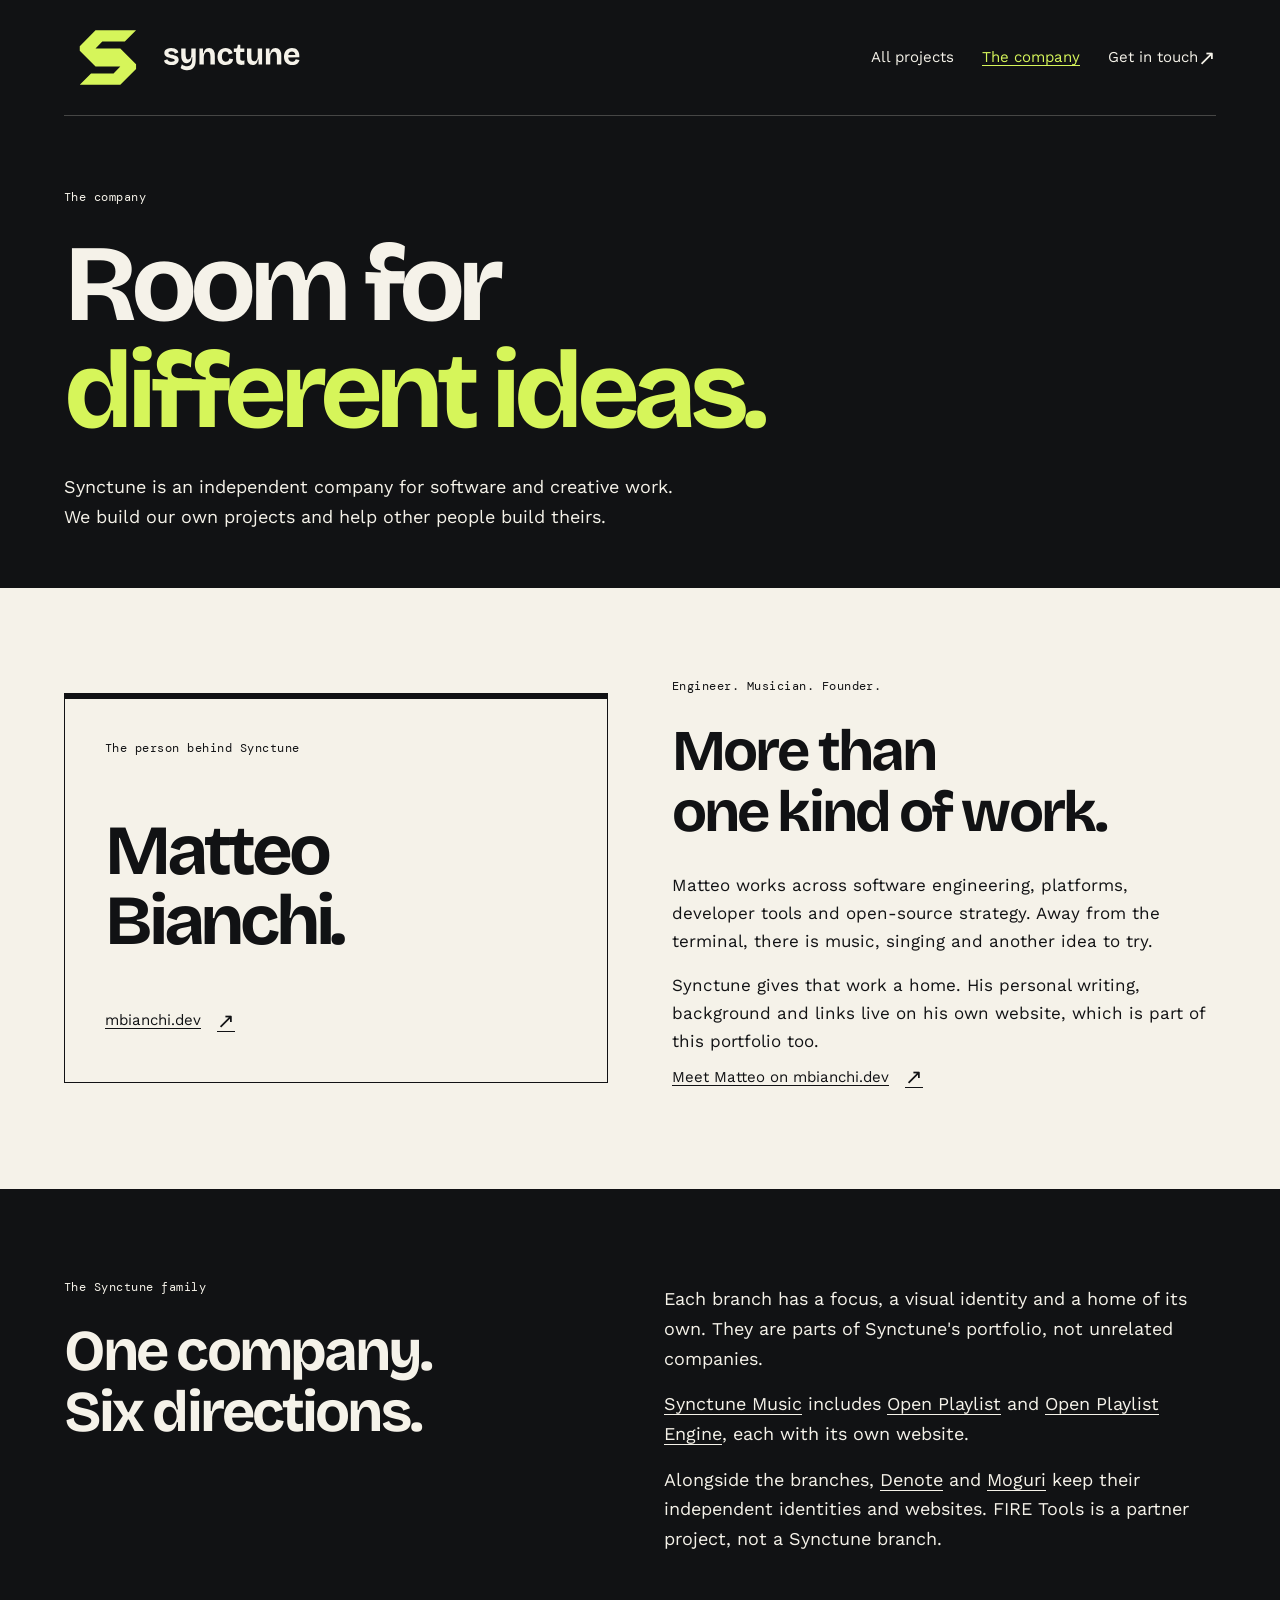
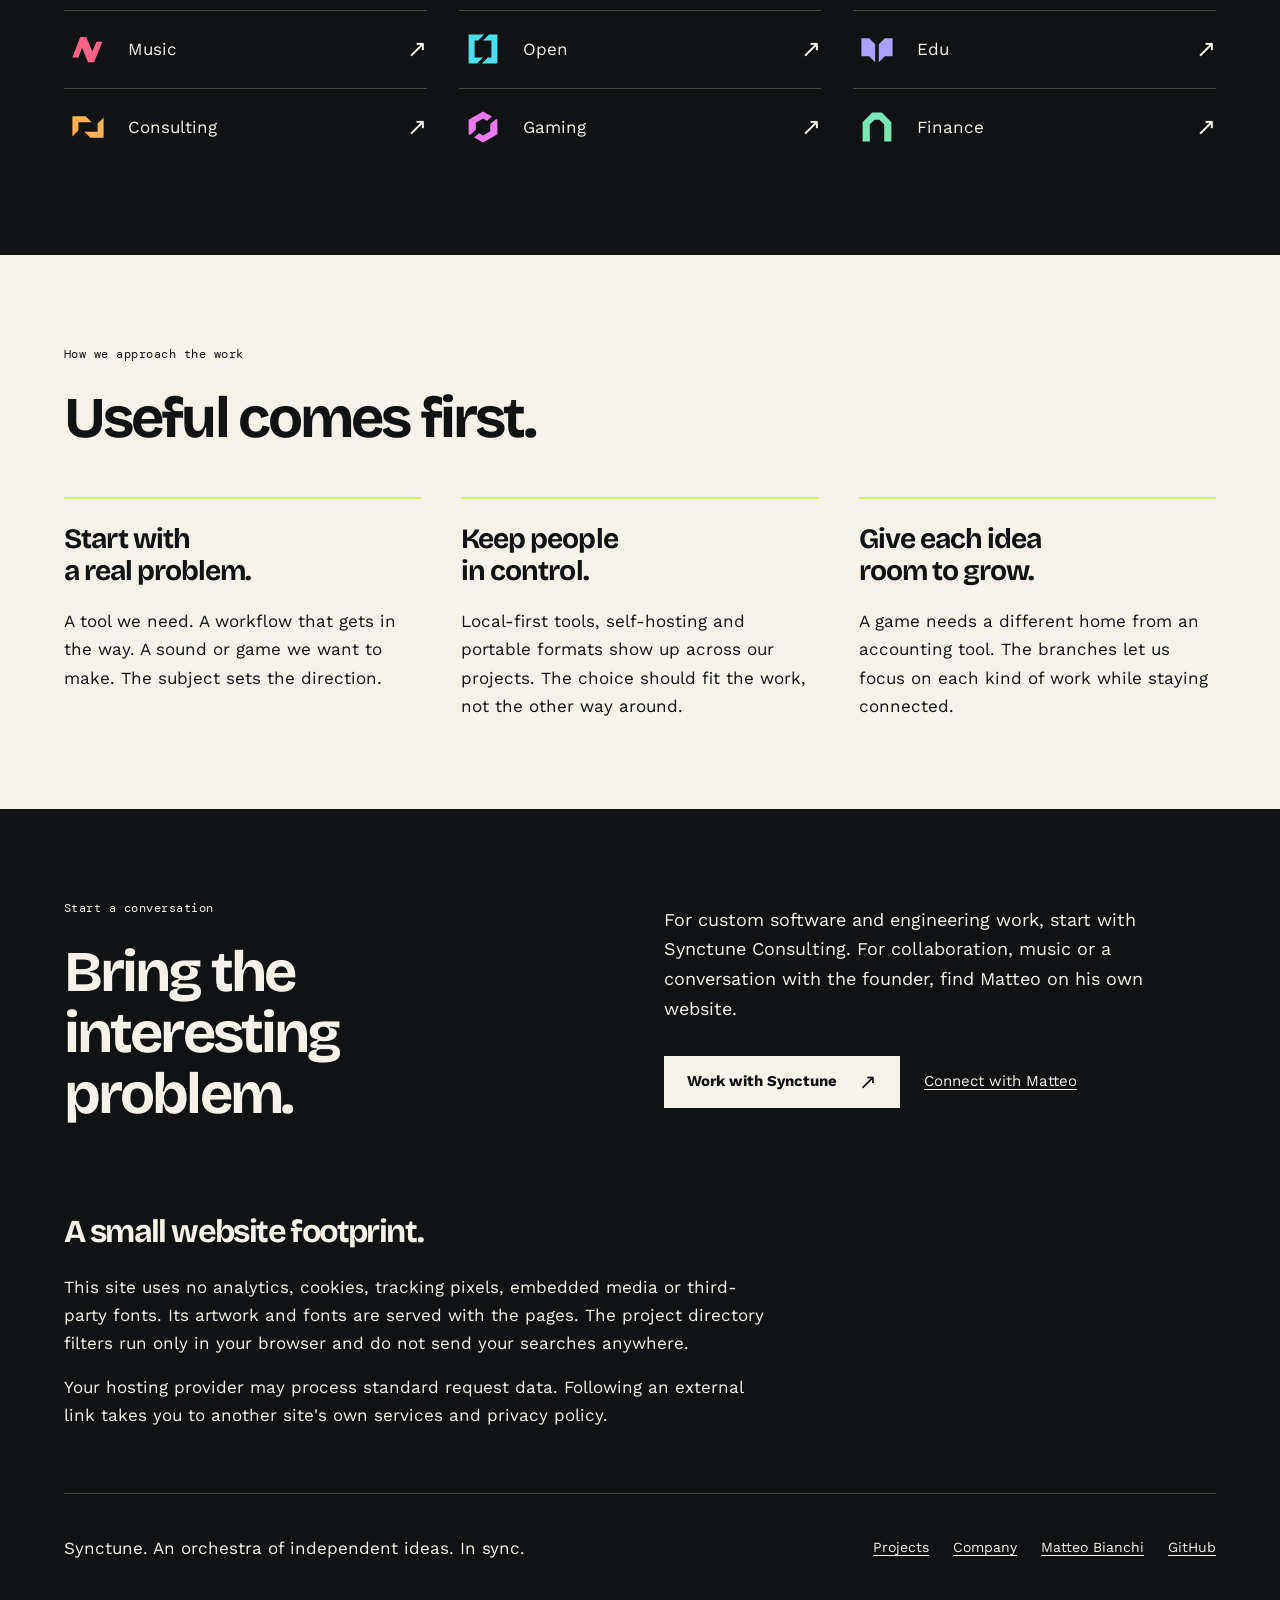
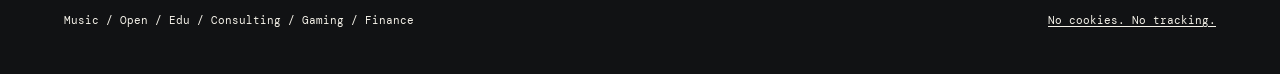
==== commit c29a7490: "Place Open Playlist projects in the Music portfolio" ====
--- a/about.html
+++ b/about.html
@@ -52,7 +52,8 @@
         <div><p class="eyebrow">The Synctune family</p><h2 id="branches-title">One company.<br>Six directions.</h2></div>
         <div class="statement-copy">
           <p>Each branch has a focus, a visual identity and a home of its own. They are parts of Synctune's portfolio, not unrelated companies.</p>
-          <p>Alongside the branches, <a href="https://denote.synctune.it">Denote</a>, <a href="https://open-playlist.synctune.it">Open Playlist</a>, <a href="https://op-engine.synctune.it">Open Playlist Engine</a> and <a href="https://moguri.synctune.it">Moguri</a> keep their independent identities and websites. FIRE Tools is a partner project, not a Synctune branch.</p>
+          <p><a href="https://music.synctune.it">Synctune Music</a> includes <a href="https://open-playlist.synctune.it">Open Playlist</a> and <a href="https://op-engine.synctune.it">Open Playlist Engine</a>, each with its own website.</p>
+          <p>Alongside the branches, <a href="https://denote.synctune.it">Denote</a> and <a href="https://moguri.synctune.it">Moguri</a> keep their independent identities and websites. FIRE Tools is a partner project, not a Synctune branch.</p>
         </div>
       </div>
       <nav class="branch-list" aria-label="Branch websites">
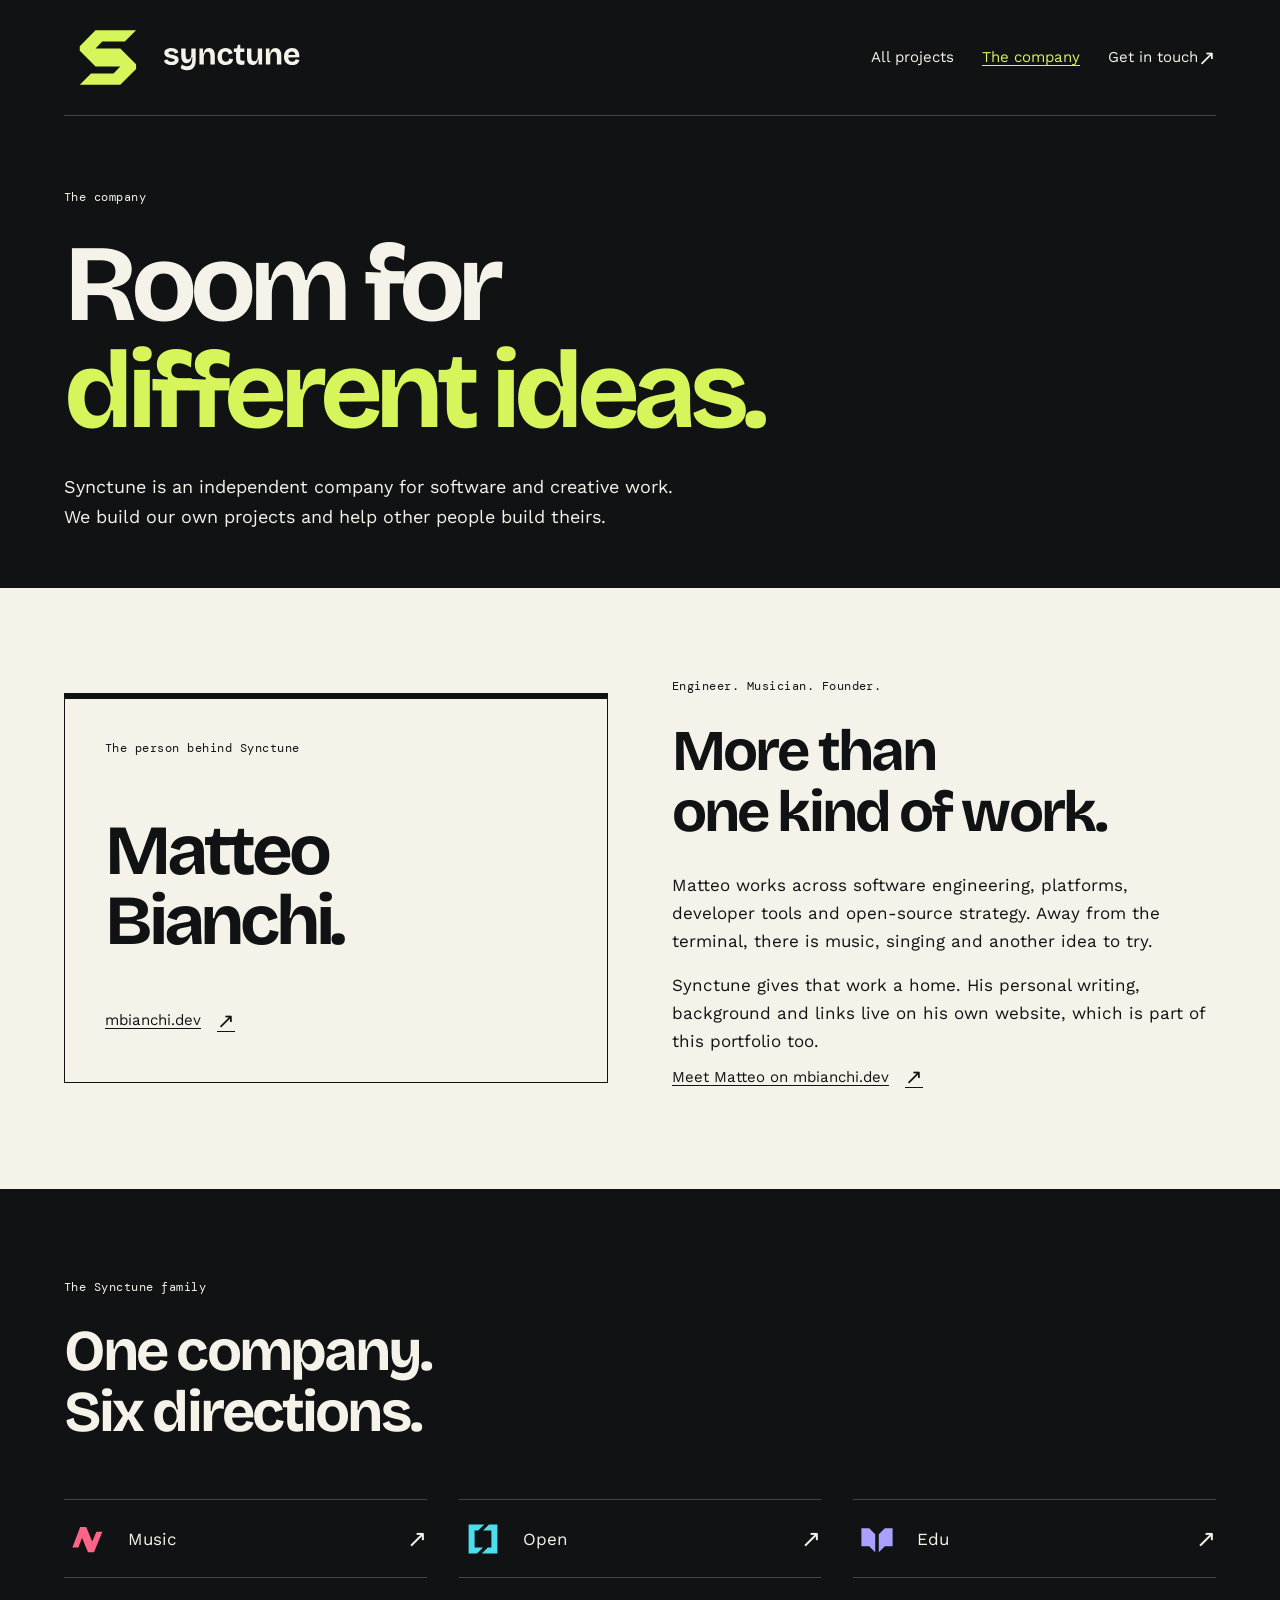
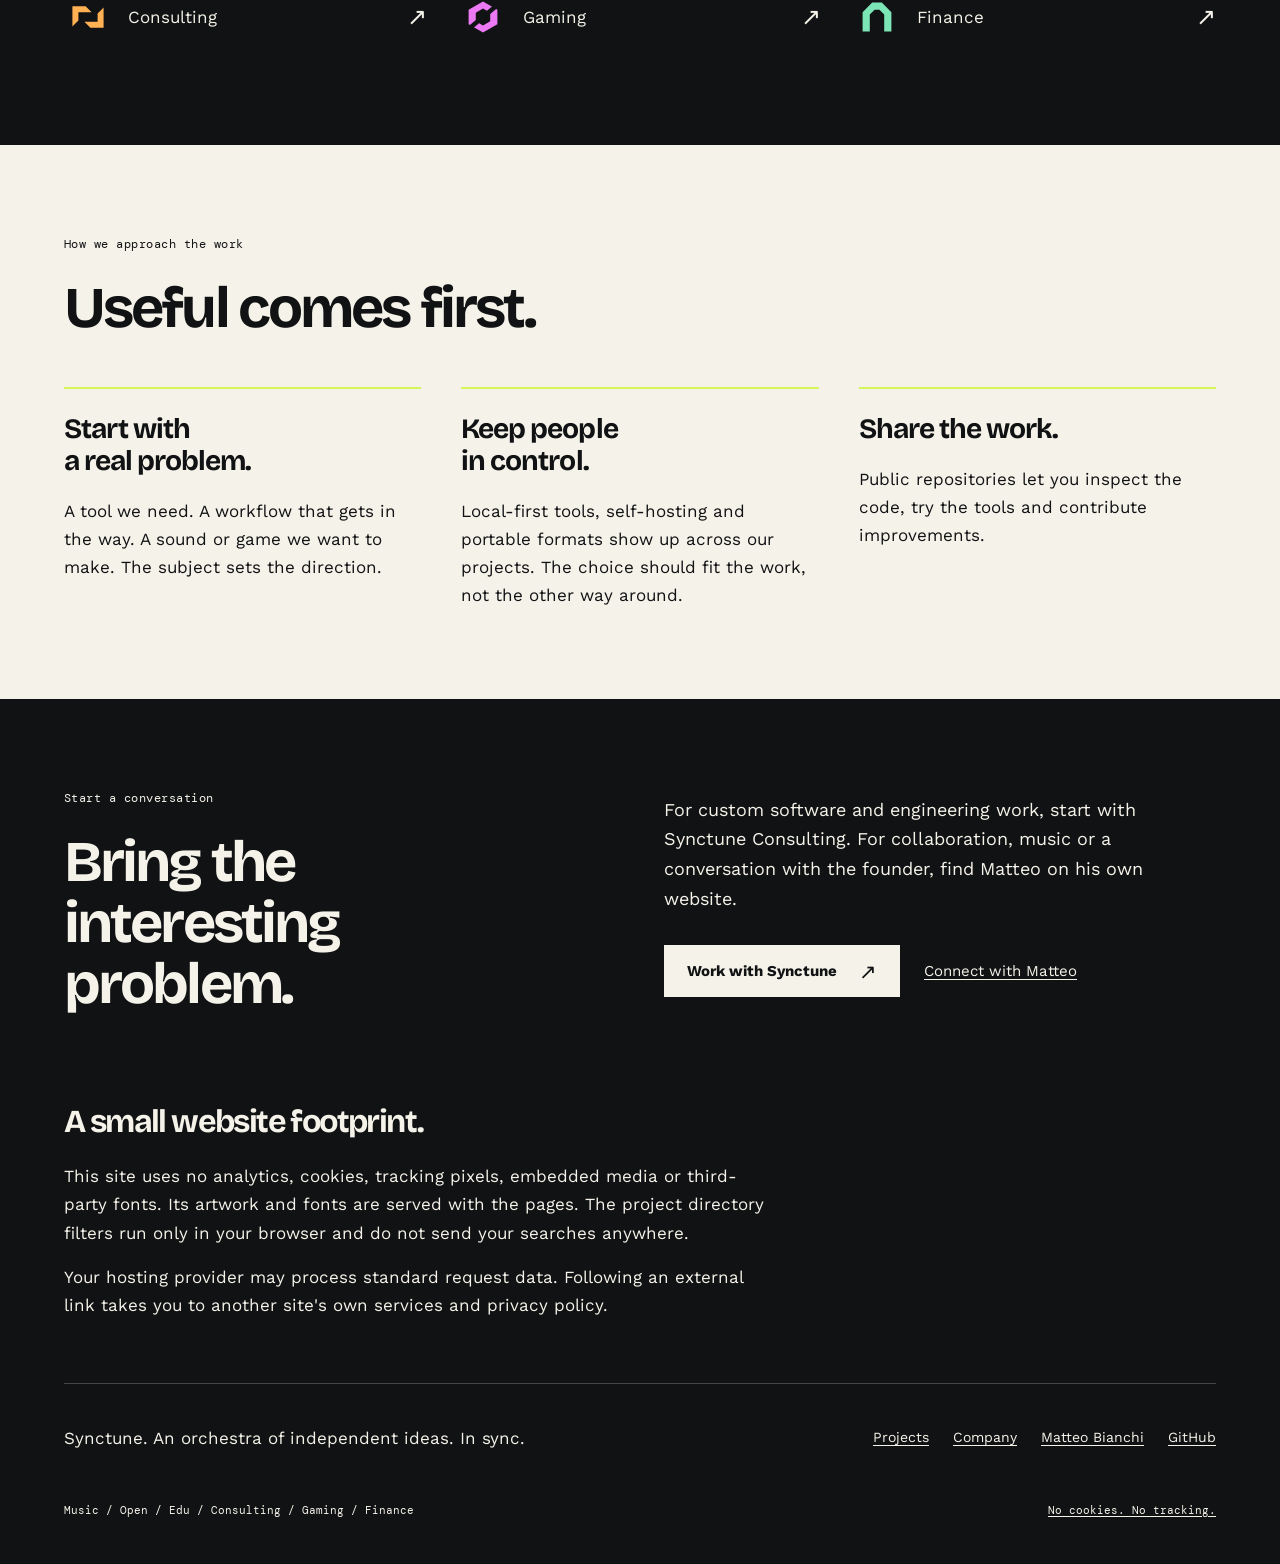
==== commit dde95013: "Use official project logos and remove brand-structure copy" ====
--- a/about.html
+++ b/about.html
@@ -48,14 +48,8 @@
       </div>
     </section>
     <section class="section wrap" aria-labelledby="branches-title">
-      <div class="statement">
-        <div><p class="eyebrow">The Synctune family</p><h2 id="branches-title">One company.<br>Six directions.</h2></div>
-        <div class="statement-copy">
-          <p>Each branch has a focus, a visual identity and a home of its own. They are parts of Synctune's portfolio, not unrelated companies.</p>
-          <p><a href="https://music.synctune.it">Synctune Music</a> includes <a href="https://open-playlist.synctune.it">Open Playlist</a> and <a href="https://op-engine.synctune.it">Open Playlist Engine</a>, each with its own website.</p>
-          <p>Alongside the branches, <a href="https://denote.synctune.it">Denote</a> and <a href="https://moguri.synctune.it">Moguri</a> keep their independent identities and websites. FIRE Tools is a partner project, not a Synctune branch.</p>
-        </div>
-      </div>
+      <p class="eyebrow">The Synctune family</p>
+      <h2 id="branches-title">One company.<br>Six directions.</h2>
       <nav class="branch-list" aria-label="Branch websites">
         <a class="theme-music" href="https://music.synctune.it"><img src="assets/branches/music.svg" alt="" width="320" height="320" loading="lazy"><span>Music</span><span class="arrow" aria-hidden="true">&#8599;</span></a>
         <a class="theme-open" href="https://open.synctune.it"><img src="assets/branches/open.svg" alt="" width="320" height="320" loading="lazy"><span>Open</span><span class="arrow" aria-hidden="true">&#8599;</span></a>
@@ -72,7 +66,7 @@
         <div class="principles">
           <article><h3>Start with<br>a real problem.</h3><p>A tool we need. A workflow that gets in the way. A sound or game we want to make. The subject sets the direction.</p></article>
           <article><h3>Keep people<br>in control.</h3><p>Local-first tools, self-hosting and portable formats show up across our projects. The choice should fit the work, not the other way around.</p></article>
-          <article><h3>Give each idea<br>room to grow.</h3><p>A game needs a different home from an accounting tool. The branches let us focus on each kind of work while staying connected.</p></article>
+          <article><h3>Share the work.</h3><p>Public repositories let you inspect the code, try the tools and contribute improvements.</p></article>
         </div>
       </div>
     </section>
--- a/assets/styles.css
+++ b/assets/styles.css
@@ -371,13 +371,6 @@
 .theme-gaming { --branch: var(--gaming); }
 .theme-finance { --branch: var(--finance); }
 
-.board-caption {
-  display: flex;
-  justify-content: space-between;
-  gap: 16px;
-  margin-top: 16px;
-}
-
 .section {
   padding-block: clamp(56px, 7vw, 96px);
 }
@@ -609,8 +602,21 @@
 }
 
 .project-title img {
-  flex: 0 0 48px;
-  width: 48px;
+  flex: 0 0 64px;
+  width: 64px;
+  height: 64px;
+  object-fit: contain;
+  background: var(--ink);
+}
+
+.project-title.logo-wordmark {
+  align-items: start;
+  flex-direction: column;
+}
+
+.project-title.logo-wordmark img {
+  flex: none;
+  width: min(220px, 100%);
 }
 
 .project-card p:not(.meta) {
@@ -831,11 +837,6 @@
     right: 18px;
   }
 
-  .board-caption {
-    flex-direction: column;
-    gap: 4px;
-  }
-
   .featured-grid,
   .project-grid,
   .statement,
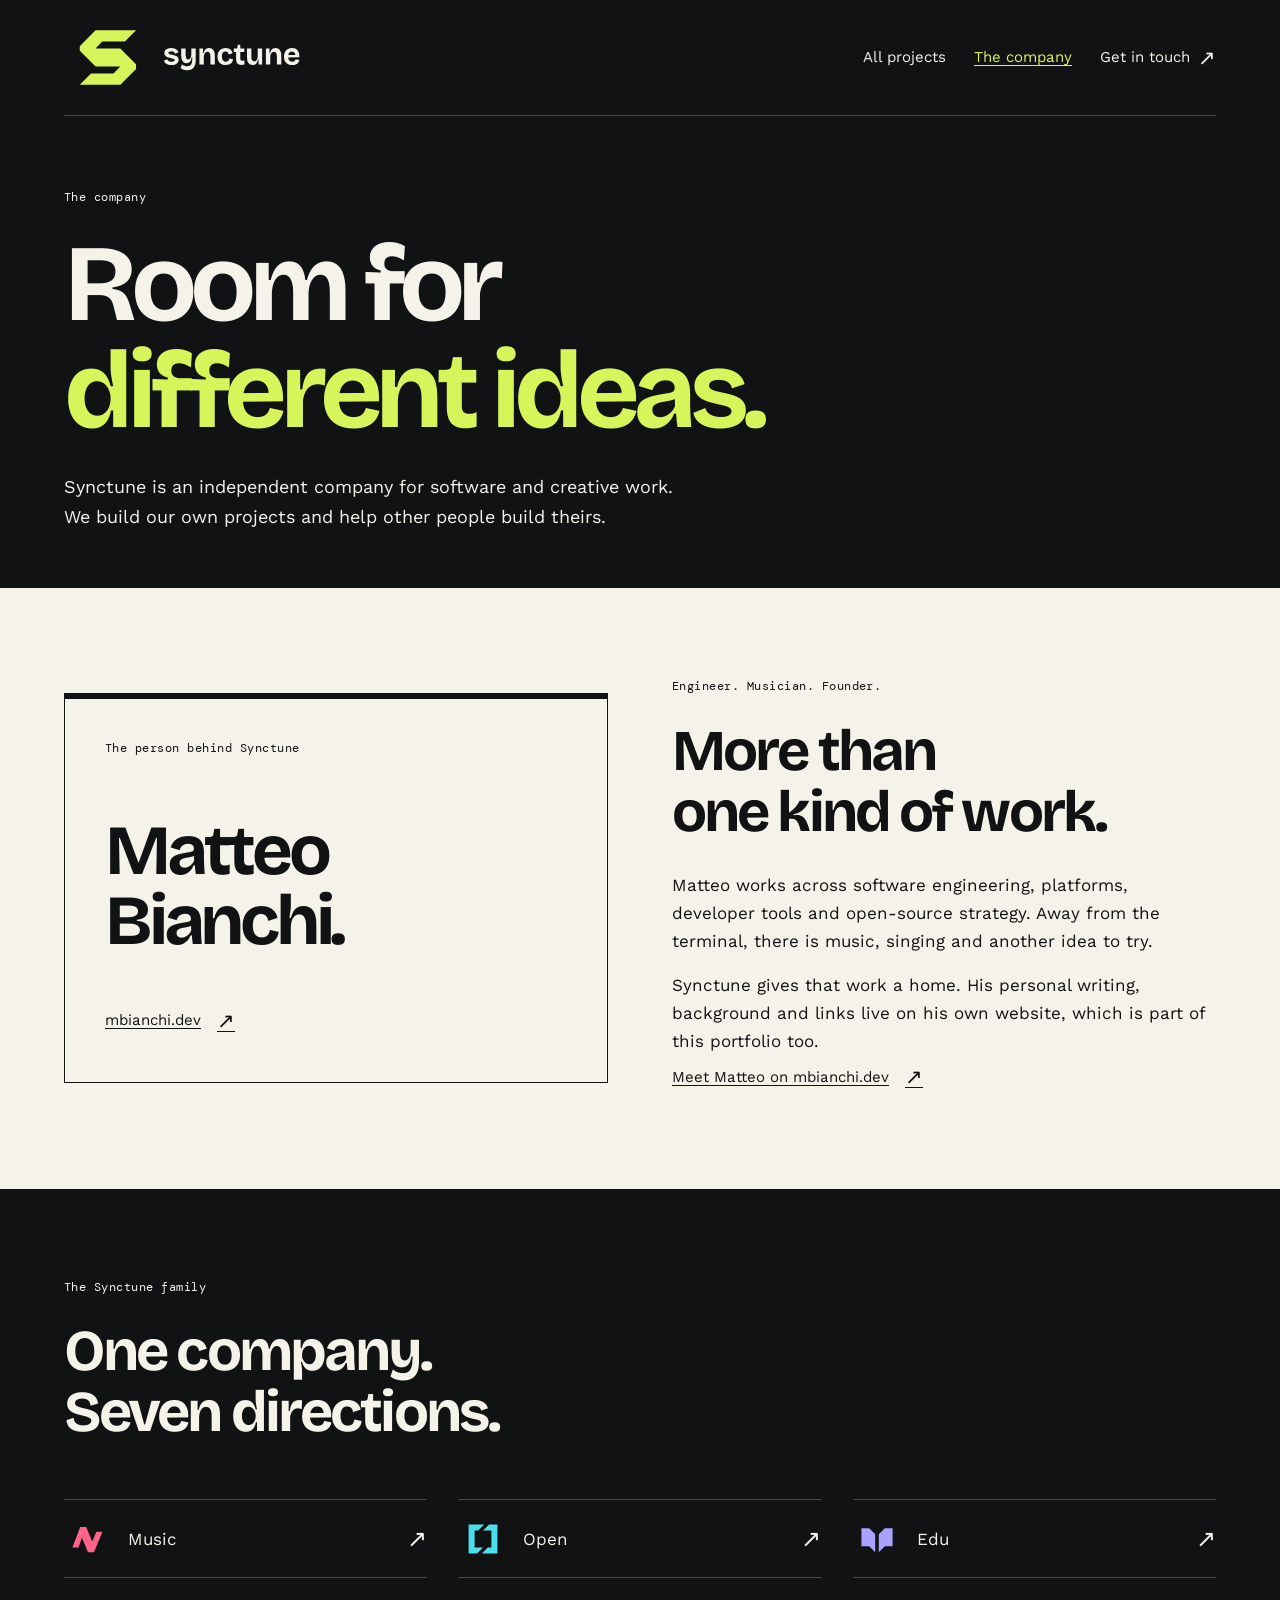
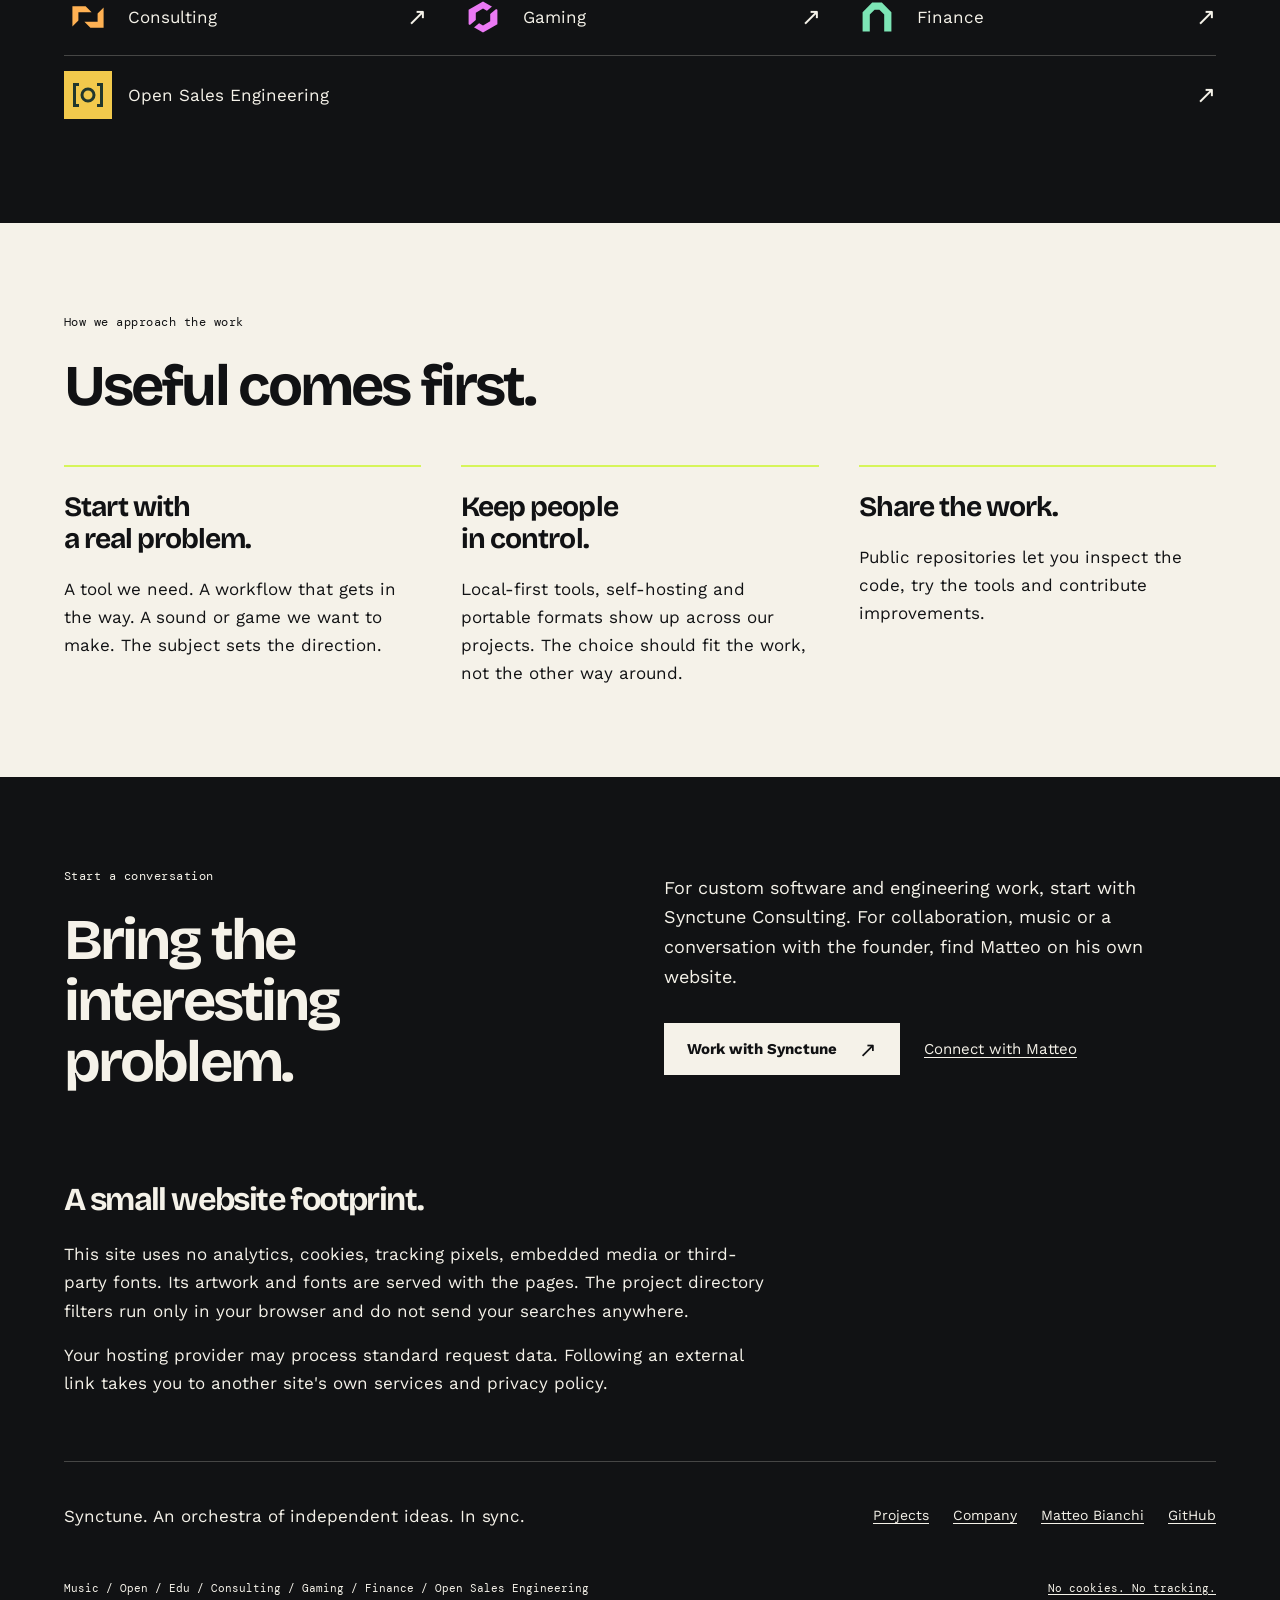
==== commit 73624938: "Add Open Sales Engineering to the Synctune portfolio" ====
--- a/about.html
+++ b/about.html
@@ -3,7 +3,7 @@
 <head>
   <meta charset="utf-8">
   <meta name="viewport" content="width=device-width, initial-scale=1">
-  <meta name="description" content="Meet Synctune and founder Matteo Bianchi. Independent software, creative projects and six specialist branches, all part of one company.">
+  <meta name="description" content="Meet Synctune and founder Matteo Bianchi. Software, music, education, consulting, games, finance and tools for technical sales.">
   <meta name="theme-color" content="#111214">
   <meta property="og:type" content="website">
   <meta property="og:title" content="The company | Synctune">
@@ -49,7 +49,7 @@
     </section>
     <section class="section wrap" aria-labelledby="branches-title">
       <p class="eyebrow">The Synctune family</p>
-      <h2 id="branches-title">One company.<br>Six directions.</h2>
+      <h2 id="branches-title">One company.<br>Seven directions.</h2>
       <nav class="branch-list" aria-label="Branch websites">
         <a class="theme-music" href="https://music.synctune.it"><img src="assets/branches/music.svg" alt="" width="320" height="320" loading="lazy"><span>Music</span><span class="arrow" aria-hidden="true">&#8599;</span></a>
         <a class="theme-open" href="https://open.synctune.it"><img src="assets/branches/open.svg" alt="" width="320" height="320" loading="lazy"><span>Open</span><span class="arrow" aria-hidden="true">&#8599;</span></a>
@@ -57,6 +57,7 @@
         <a class="theme-consulting" href="https://consulting.synctune.it"><img src="assets/branches/consulting.svg" alt="" width="320" height="320" loading="lazy"><span>Consulting</span><span class="arrow" aria-hidden="true">&#8599;</span></a>
         <a class="theme-gaming" href="https://gaming.synctune.it"><img src="assets/branches/gaming.svg" alt="" width="320" height="320" loading="lazy"><span>Gaming</span><span class="arrow" aria-hidden="true">&#8599;</span></a>
         <a class="theme-finance" href="https://finance.synctune.it"><img src="assets/branches/finance.svg" alt="" width="320" height="320" loading="lazy"><span>Finance</span><span class="arrow" aria-hidden="true">&#8599;</span></a>
+        <a class="branch-wide theme-sales-engineering" href="https://open-sales-engineering.synctune.it"><img src="assets/branches/open-sales-engineering.svg" alt="" width="512" height="512" loading="lazy"><span>Open Sales Engineering</span><span class="arrow" aria-hidden="true">&#8599;</span></a>
       </nav>
     </section>
     <section class="section light" aria-labelledby="approach-title">
@@ -87,7 +88,7 @@
   </main>
   <footer class="site-footer wrap">
     <div class="footer-top"><p>Synctune. An orchestra of independent ideas. In sync.</p><nav class="footer-links" aria-label="Footer navigation"><a href="projects.html">Projects</a><a href="about.html">Company</a><a href="https://mbianchi.dev">Matteo Bianchi</a><a href="https://github.com/synctune-io">GitHub</a></nav></div>
-    <div class="footer-bottom"><span>Music / Open / Edu / Consulting / Gaming / Finance</span><a href="#privacy">No cookies. No tracking.</a></div>
+    <div class="footer-bottom"><span>Music / Open / Edu / Consulting / Gaming / Finance / Open Sales Engineering</span><a href="#privacy">No cookies. No tracking.</a></div>
   </footer>
 </body>
 </html>
--- a/assets/styles.css
+++ b/assets/styles.css
@@ -41,6 +41,7 @@
   --consulting: #FFB153;
   --gaming: #EB79F4;
   --finance: #7CE5B5;
+  --sales-engineering: #F2C94C;
   --rule: rgb(245 242 233 / 23%);
   --measure: 1280px;
   --gutter: clamp(20px, 5vw, 80px);
@@ -200,6 +201,7 @@
 .site-nav a {
   display: inline-flex;
   align-items: center;
+  gap: 8px;
   min-height: 44px;
   text-decoration: none;
   font-size: 0.94rem;
@@ -364,12 +366,35 @@
   box-shadow: inset 0 0 0 2px var(--branch, var(--signal));
 }
 
+.route.route-wide {
+  grid-column: 1 / -1;
+  display: grid;
+  grid-template-columns: 64px minmax(0, 1fr);
+  align-items: center;
+  min-height: 132px;
+  padding: 18px 60px 18px 18px;
+}
+
+.route.route-wide img {
+  margin-left: 0;
+}
+
+.route.route-wide strong {
+  font-size: clamp(1.125rem, 4vw, 1.5rem);
+}
+
+.route.route-wide .arrow {
+  top: 50%;
+  transform: translateY(-50%);
+}
+
 .theme-music { --branch: var(--music); }
 .theme-open { --branch: var(--open); }
 .theme-edu { --branch: var(--edu); }
 .theme-consulting { --branch: var(--consulting); }
 .theme-gaming { --branch: var(--gaming); }
 .theme-finance { --branch: var(--finance); }
+.theme-sales-engineering { --branch: var(--sales-engineering); }
 
 .section {
   padding-block: clamp(56px, 7vw, 96px);
@@ -478,6 +503,10 @@
 
 .branch-list span:not(.arrow) {
   flex: 1;
+}
+
+.branch-list .branch-wide {
+  grid-column: 1 / -1;
 }
 
 .page-intro {
